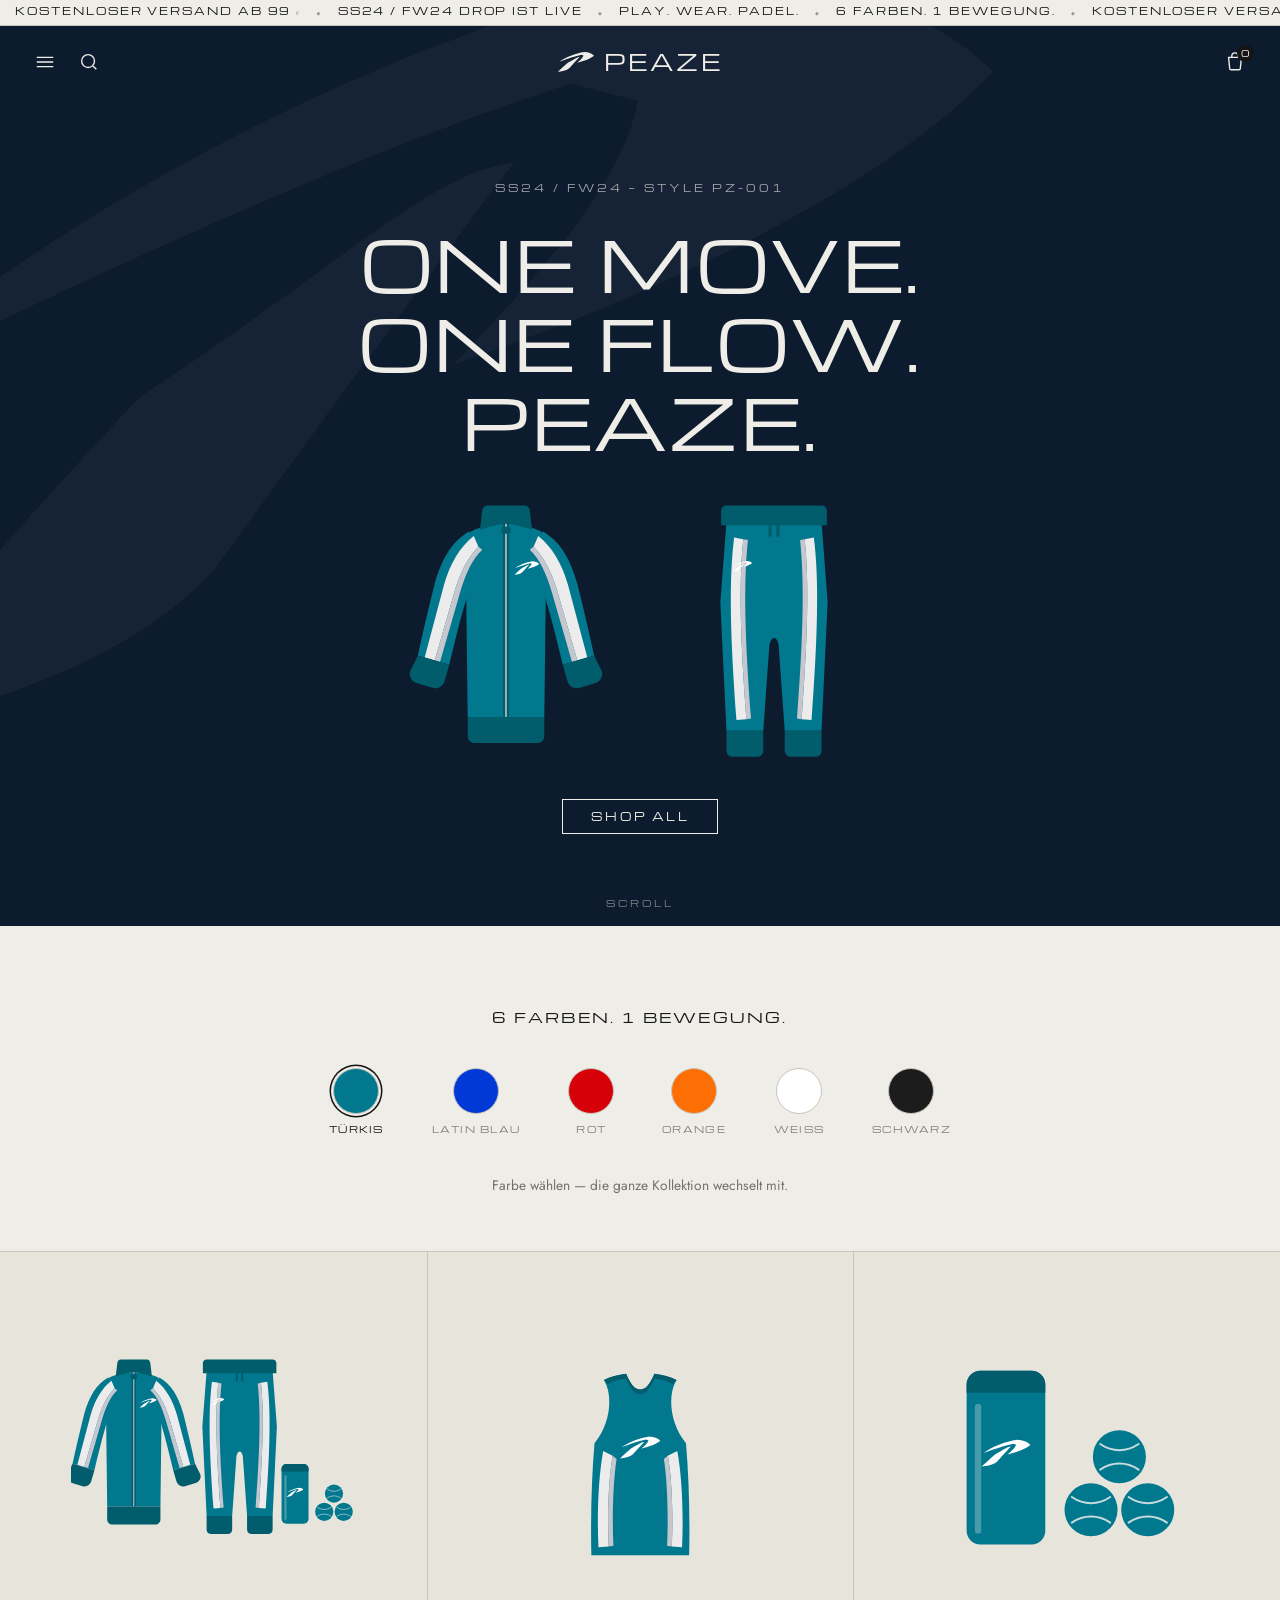
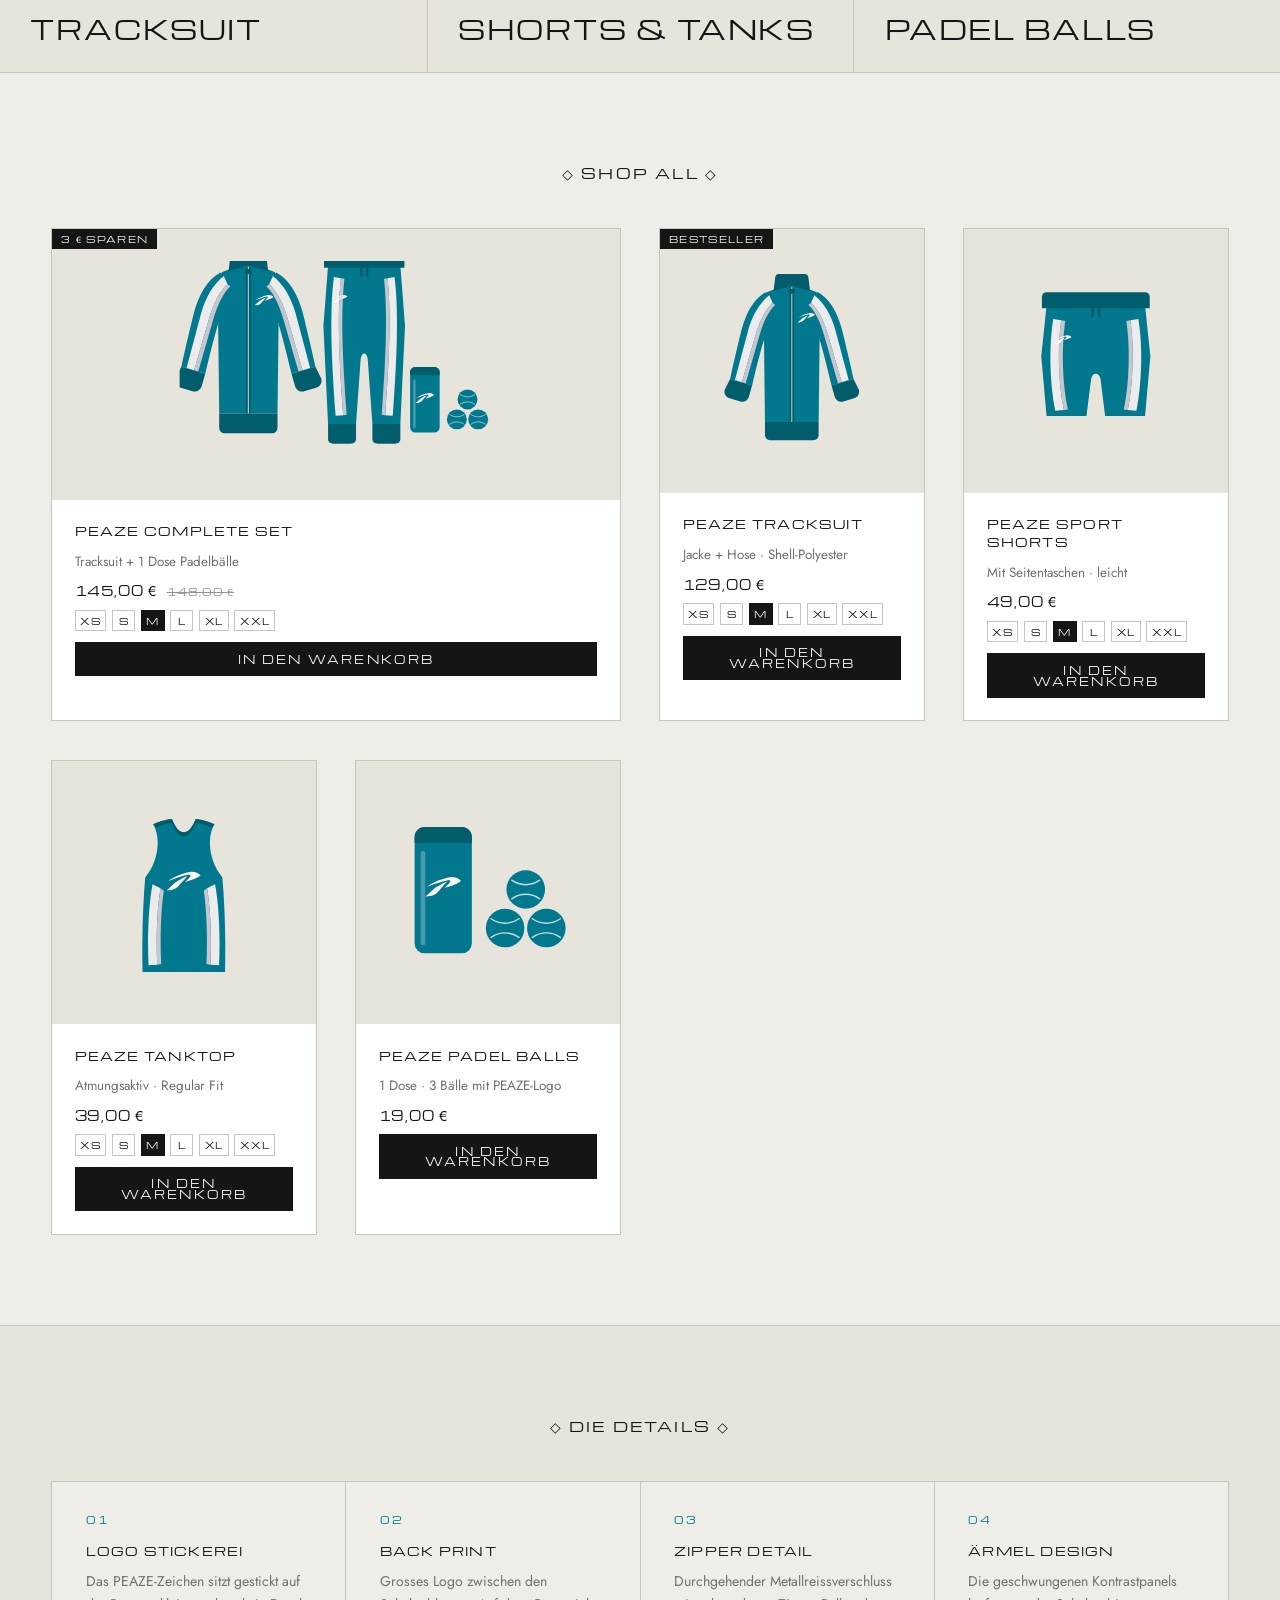
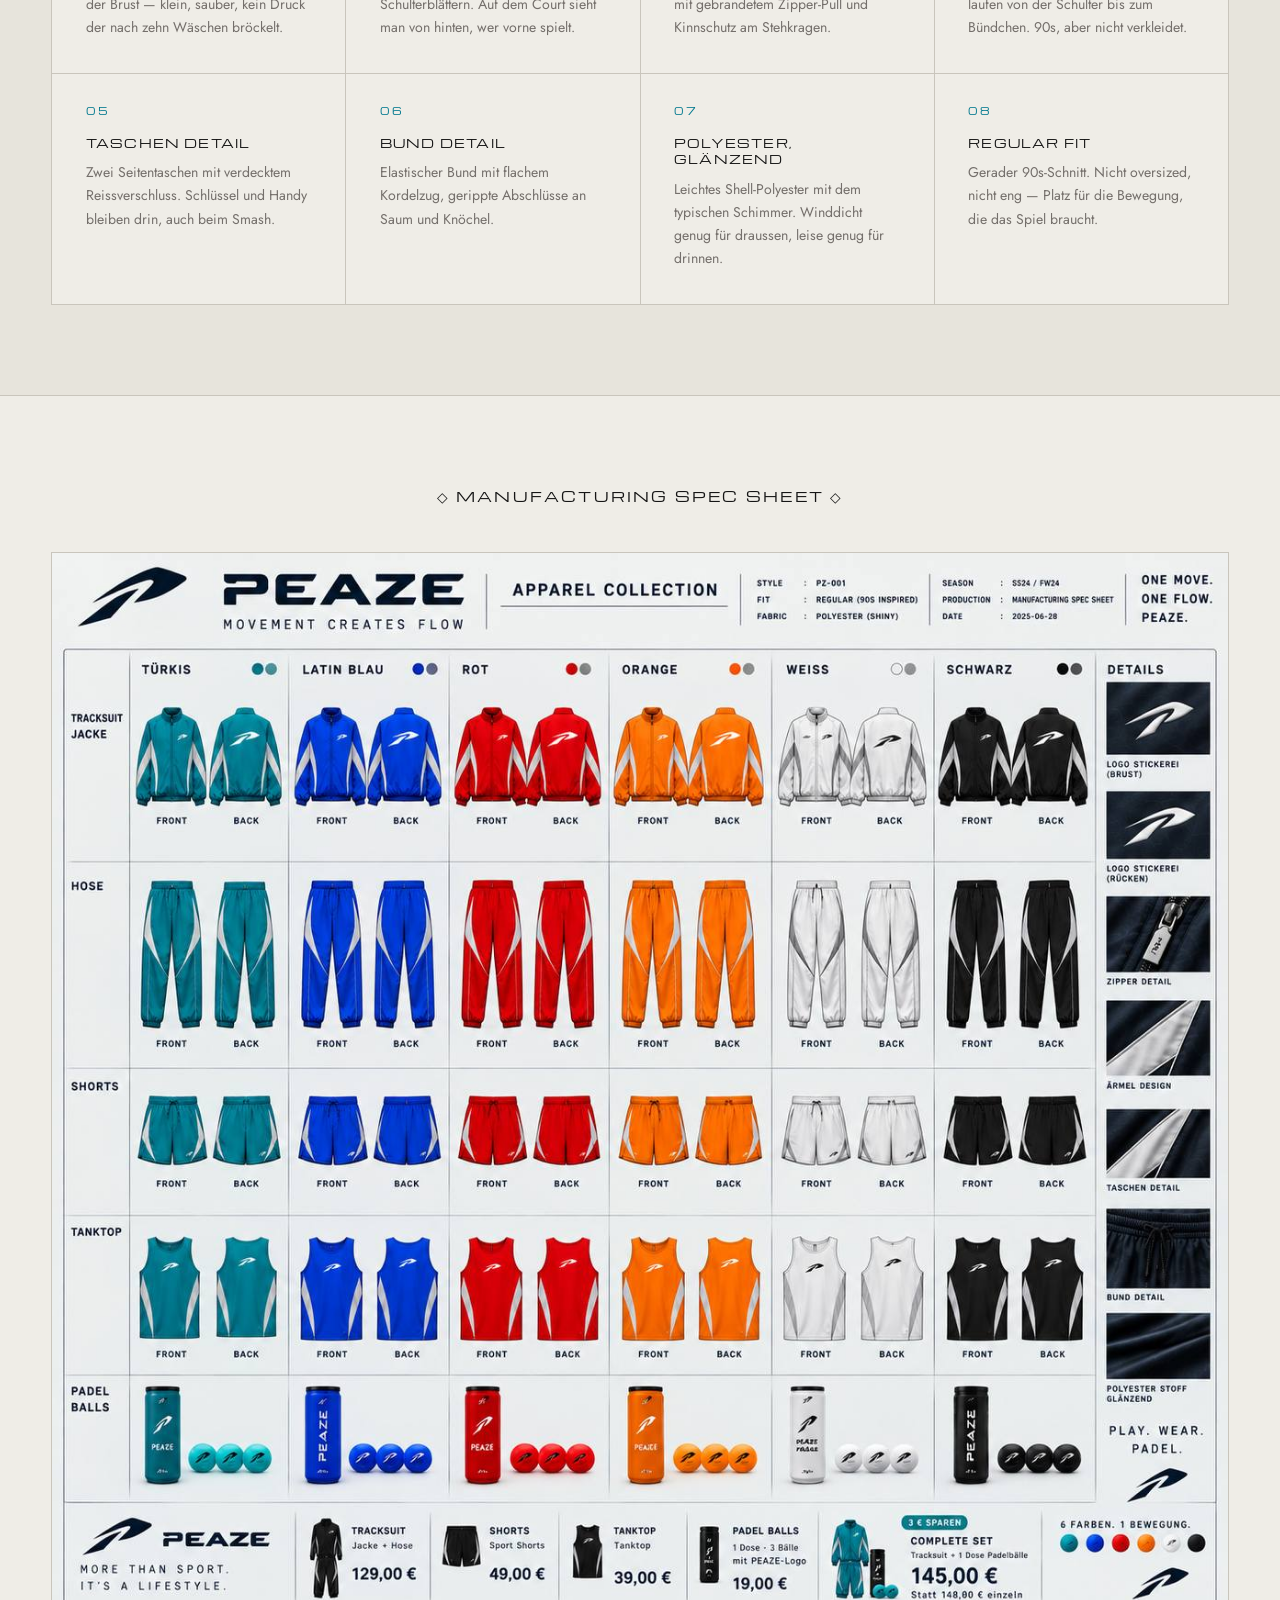
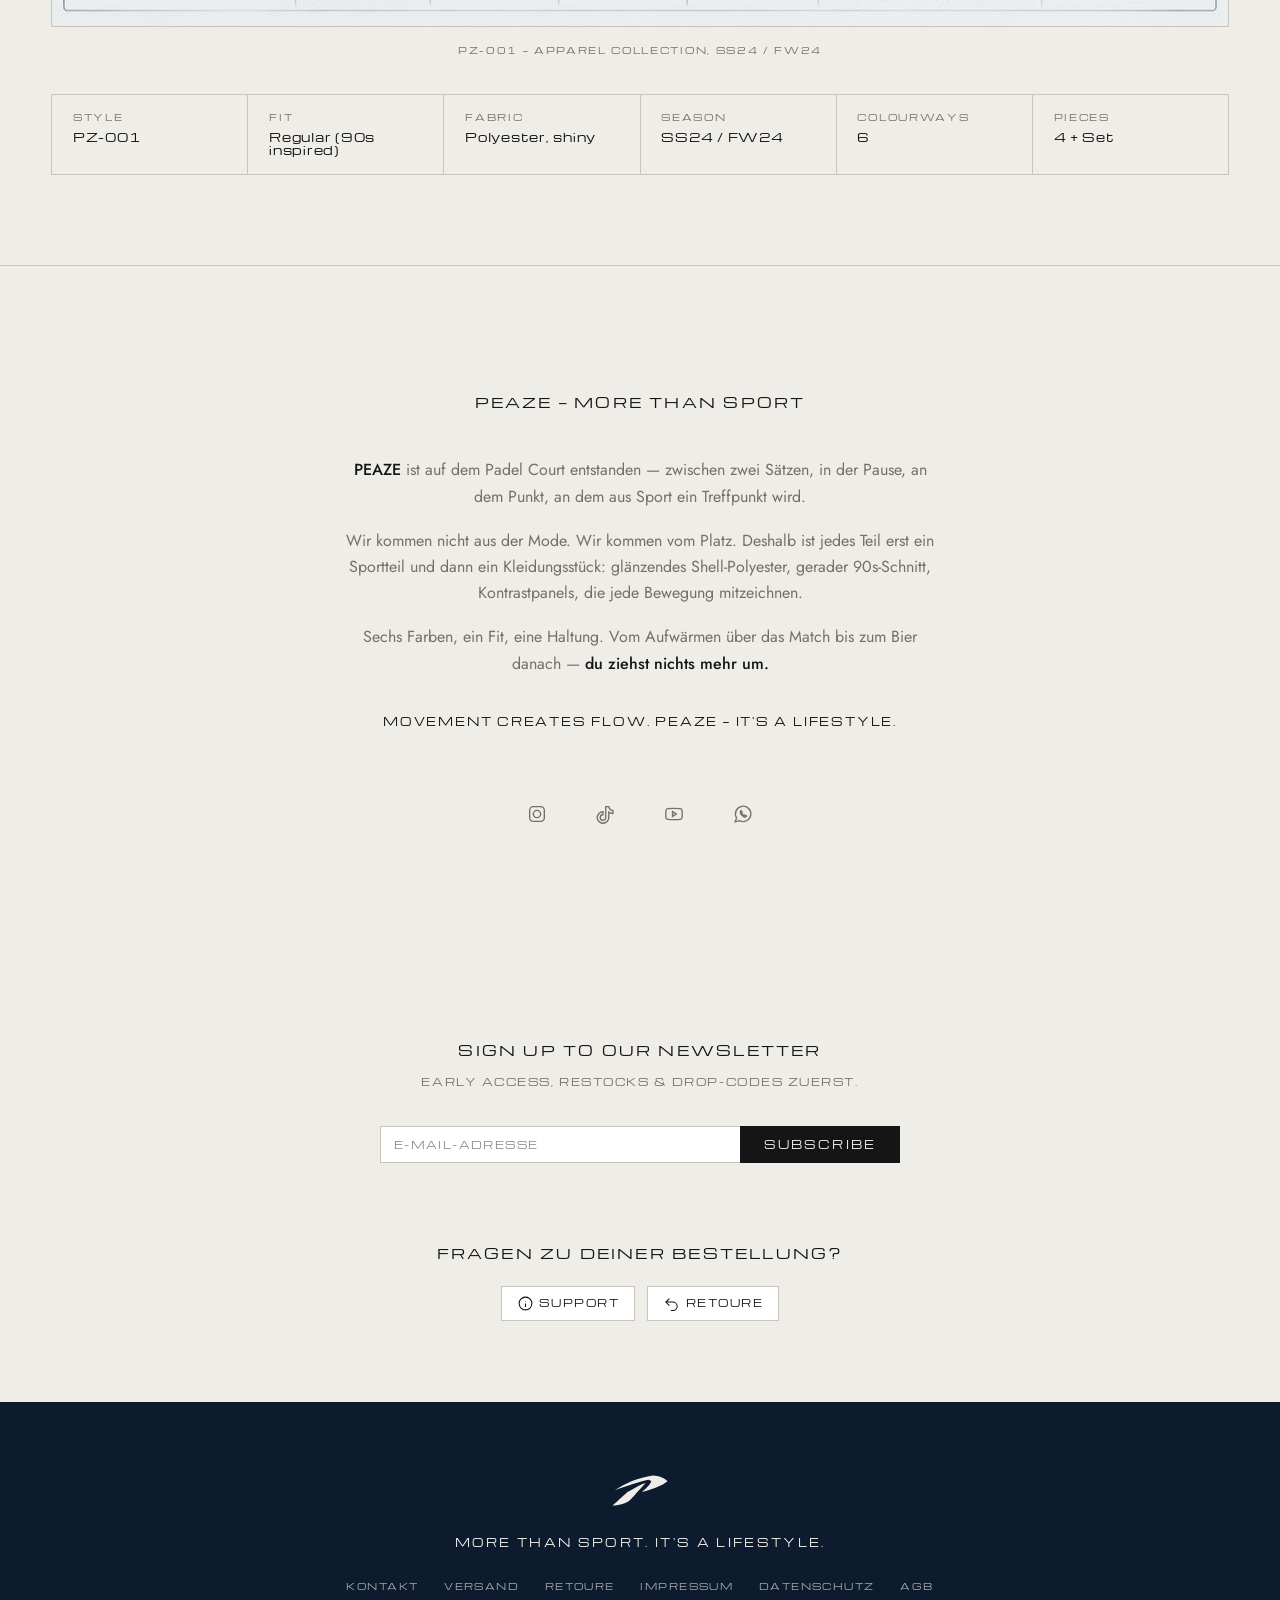
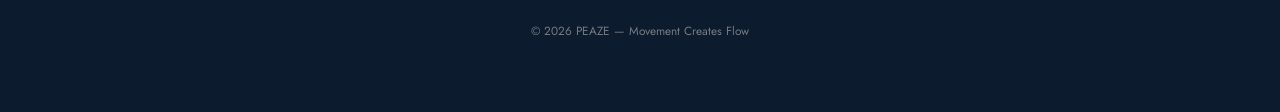
==== peaze/index.html @ 7f3c6a92 "Add PEAZE padel apparel website Static site for the PEAZE padel brand (tracksuit, shorts, tanktop, p" ====
<!DOCTYPE html>
<html lang="de" data-colorway="tuerkis">
<head>
<meta charset="utf-8">
<meta name="viewport" content="width=device-width, initial-scale=1">
<title>PEAZE — Padel Tracksuits &amp; Sportswear</title>
<meta name="description" content="PEAZE — 90s inspirierte Padel Tracksuits, Shorts, Tanktops und Padelbälle. Sechs Farben, ein Fit. Movement creates flow.">
<meta name="theme-color" content="#0d1b2e">
<meta property="og:title" content="PEAZE — Movement Creates Flow">
<meta property="og:description" content="Die 90s inspirierte Padel Kollektion. Tracksuit, Shorts, Tanktop und Padelbälle in sechs Farben.">
<meta property="og:type" content="website">
<link rel="preconnect" href="https://fonts.googleapis.com">
<link rel="preconnect" href="https://fonts.gstatic.com" crossorigin>
<link href="https://fonts.googleapis.com/css2?family=Michroma&family=Jost:wght@300;400;500;600&display=swap" rel="stylesheet">
<link rel="icon" href="data:image/svg+xml,%3Csvg xmlns='http://www.w3.org/2000/svg' viewBox='0 0 79 45'%3E%3Crect width='79' height='45' fill='%230d1b2e'/%3E%3Cpath fill='%23fff' d='M5 22.3C18 13 38 4.5 57 2C65 2.5 73 5 77 10C70 16 57 21 42 24.5C46 21 53.5 15 55 9.5L51 8C39 10.5 22 16 5 22.3Z'/%3E%3Cpath fill='%23fff' d='M47 12.5C39 21 31 30 26 35.5C20 41 9 43 2 43C8 37.5 15.5 30.5 22.5 24.5C36 17.5 42 12.5 47 12.5Z'/%3E%3C/svg%3E">
<link rel="stylesheet" href="styles.css">
</head>
<body>

<a class="skip" href="#main">Zum Inhalt springen</a>

<!-- ============================= SVG SPRITE ============================= -->
<svg width="0" height="0" class="sprite" aria-hidden="true" focusable="false"><defs>

  <symbol id="mark" viewBox="0 0 79 45">
    <path d="M5 22.3C18 13 38 4.5 57 2C65 2.5 73 5 77 10C70 16 57 21 42 24.5C46 21 53.5 15 55 9.5L51 8C39 10.5 22 16 5 22.3Z"/>
    <path d="M47 12.5C39 21 31 30 26 35.5C20 41 9 43 2 43C8 37.5 15.5 30.5 22.5 24.5C36 17.5 42 12.5 47 12.5Z"/>
  </symbol>

  <symbol id="g-jacket" viewBox="0 0 300 372">
    <path fill="var(--g)" d="M102 58C80 70 66 94 57 126C50 154 41 192 35 220L76 232C84 198 93 162 102 134L108 64Z"/>
    <path fill="var(--g)" d="M198 58C220 70 234 94 243 126C250 154 259 192 265 220L224 232C216 198 207 162 198 134L192 64Z"/>
    <path fill="var(--g)" d="M104 58C122 50 134 48 150 48C166 48 178 50 196 58L202 132L200 300H100L98 132Z"/>
    <path fill="var(--gp)" d="M108 64C90 78 77 100 69 128L44 222L57 226L83 136C90 112 100 92 114 78Z"/>
    <path fill="var(--gp)" d="M192 64C210 78 223 100 231 128L256 222L243 226L217 136C210 112 200 92 186 78Z"/>
    <path fill="var(--gm)" d="M114 78C100 92 90 112 83 136L57 226L64 228L90 138C97 114 106 94 119 82Z"/>
    <path fill="var(--gm)" d="M186 78C200 92 210 112 217 136L243 226L236 228L210 138C203 114 194 94 181 82Z"/>
    <path fill="var(--gd)" d="M35 220L76 232L70 253C68 260 61 264 54 262L34 256C27 254 23 247 25 240Z"/>
    <path fill="var(--gd)" d="M265 220L224 232L230 253C232 260 239 264 246 262L266 256C273 254 277 247 275 240Z"/>
    <path fill="var(--gd)" d="M100 300H200V324C200 330 196 334 190 334H110C104 334 100 330 100 324Z"/>
    <path fill="var(--gd)" d="M126 24H174C178 24 181 27 181 31L184 56C168 51 159 48 150 48C141 48 132 51 116 56L119 31C119 27 122 24 126 24Z"/>
    <rect fill="var(--gd)" x="146" y="48" width="8" height="252" rx="2"/>
    <rect fill="var(--gm)" x="149" y="48" width="2" height="252"/>
    <rect fill="var(--gd)" x="144" y="52" width="12" height="9" rx="3"/>
    <g fill="var(--gl)" transform="translate(160,96) scale(0.43)"><use href="#mark" width="79" height="45"/></g>
  </symbol>

  <symbol id="g-jacket-back" viewBox="0 0 300 372">
    <path fill="var(--g)" d="M102 58C80 70 66 94 57 126C50 154 41 192 35 220L76 232C84 198 93 162 102 134L108 64Z"/>
    <path fill="var(--g)" d="M198 58C220 70 234 94 243 126C250 154 259 192 265 220L224 232C216 198 207 162 198 134L192 64Z"/>
    <path fill="var(--g)" d="M104 58C122 50 134 48 150 48C166 48 178 50 196 58L202 132L200 300H100L98 132Z"/>
    <path fill="var(--gp)" d="M108 64C90 78 77 100 69 128L44 222L57 226L83 136C90 112 100 92 114 78Z"/>
    <path fill="var(--gp)" d="M192 64C210 78 223 100 231 128L256 222L243 226L217 136C210 112 200 92 186 78Z"/>
    <path fill="var(--gm)" d="M114 78C100 92 90 112 83 136L57 226L64 228L90 138C97 114 106 94 119 82Z"/>
    <path fill="var(--gm)" d="M186 78C200 92 210 112 217 136L243 226L236 228L210 138C203 114 194 94 181 82Z"/>
    <path fill="var(--gd)" d="M35 220L76 232L70 253C68 260 61 264 54 262L34 256C27 254 23 247 25 240Z"/>
    <path fill="var(--gd)" d="M265 220L224 232L230 253C232 260 239 264 246 262L266 256C273 254 277 247 275 240Z"/>
    <path fill="var(--gd)" d="M100 300H200V324C200 330 196 334 190 334H110C104 334 100 330 100 324Z"/>
    <path fill="var(--gd)" d="M126 24H174C178 24 181 27 181 31L184 56C168 51 159 48 150 48C141 48 132 51 116 56L119 31C119 27 122 24 126 24Z"/>
    <g fill="var(--gl)" transform="translate(108,130) scale(1.06)"><use href="#mark" width="79" height="45"/></g>
  </symbol>

  <symbol id="g-pants" viewBox="0 0 300 372">
    <path fill="var(--g)" d="M88 46H212L220 150L212 318H164L156 206C154 194 146 194 144 206L136 318H88L80 150Z"/>
    <path fill="var(--gp)" d="M98 66C91 122 93 196 101 304L114 303C106 196 104 124 110 68Z"/>
    <path fill="var(--gp)" d="M202 66C209 122 207 196 199 304L186 303C194 196 196 124 190 68Z"/>
    <path fill="var(--gm)" d="M110 68C104 124 106 196 114 303L120 302C112 196 110 126 116 69Z"/>
    <path fill="var(--gm)" d="M190 68C196 124 194 196 186 303L180 302C188 196 190 126 184 69Z"/>
    <path fill="var(--gd)" d="M88 24H212C216 24 219 27 219 31V50H81V31C81 27 84 24 88 24Z"/>
    <path fill="var(--gd)" d="M143 50h4v15h-4z"/><path fill="var(--gd)" d="M153 50h4v15h-4z"/>
    <path fill="var(--gd)" d="M88 318H136V344C136 349 132 352 127 352H97C92 352 88 349 88 344Z"/>
    <path fill="var(--gd)" d="M164 318H212V344C212 349 208 352 203 352H173C168 352 164 349 164 344Z"/>
    <g fill="var(--gl)" transform="translate(96,96) scale(0.33)"><use href="#mark" width="79" height="45"/></g>
  </symbol>

  <symbol id="g-shorts" viewBox="0 0 300 250">
    <path fill="var(--g)" d="M76 42H224L232 118L224 208H164L157 152C155 142 145 142 143 152L136 208H76L68 118Z"/>
    <path fill="var(--gp)" d="M86 62C79 104 81 160 89 200L102 199C94 160 92 106 98 64Z"/>
    <path fill="var(--gp)" d="M214 62C221 104 219 160 211 200L198 199C206 160 208 106 202 64Z"/>
    <path fill="var(--gm)" d="M98 64C92 106 94 160 102 199L108 198C100 160 98 108 104 65Z"/>
    <path fill="var(--gm)" d="M202 64C208 106 206 160 198 199L192 198C200 160 202 108 196 65Z"/>
    <path fill="var(--gd)" d="M76 22H224C228 22 231 25 231 29V46H69V29C69 25 72 22 76 22Z"/>
    <path fill="var(--gd)" d="M143 46h4v14h-4z"/><path fill="var(--gd)" d="M153 46h4v14h-4z"/>
    <g fill="var(--gl)" transform="translate(88,86) scale(0.33)"><use href="#mark" width="79" height="45"/></g>
  </symbol>

  <symbol id="g-tank" viewBox="0 0 300 290">
    <path fill="var(--g)" d="M104 42C116 62 112 98 92 122C88 168 87 220 88 264H212C213 220 212 168 208 122C188 98 184 62 196 42C188 38 178 35 168 34C162 48 157 54 150 54C143 54 138 48 132 34C122 35 112 38 104 42Z"/>
    <path fill="var(--gp)" d="M103 132C97 164 95 212 97 254L110 253C108 212 110 166 115 138Z"/>
    <path fill="var(--gp)" d="M197 132C203 164 205 212 203 254L190 253C192 212 190 166 185 138Z"/>
    <path fill="var(--gm)" d="M115 138C110 166 108 212 110 253L116 252C114 212 116 168 120 142Z"/>
    <path fill="var(--gm)" d="M185 138C190 166 192 212 190 253L184 252C186 212 184 168 180 142Z"/>
    <path fill="var(--gd)" d="M132 34C138 48 143 54 150 54C157 54 162 48 168 34L168 40C162 54 157 60 150 60C143 60 138 54 132 40Z"/>
    <path fill="var(--gd)" d="M104 42C112 38 122 35 132 34L133 40C124 41 116 43 109 47Z"/>
    <path fill="var(--gd)" d="M196 42C188 38 178 35 168 34L167 40C176 41 184 43 191 47Z"/>
    <g fill="var(--gl)" transform="translate(123,112) scale(0.68)"><use href="#mark" width="79" height="45"/></g>
  </symbol>

  <symbol id="g-balls" viewBox="0 0 300 250">
    <rect fill="var(--g)" x="40" y="26" width="86" height="190" rx="15"/>
    <path fill="var(--gd)" d="M55 26h56c8 0 15 7 15 15v9H40v-9c0-8 7-15 15-15Z"/>
    <rect fill="var(--gp)" x="49" y="62" width="7" height="142" rx="3.5" opacity=".3"/>
    <g fill="var(--gl)" transform="translate(55,100) scale(0.71)"><use href="#mark" width="79" height="45"/></g>
    <circle fill="var(--g)" cx="176" cy="178" r="29"/>
    <circle fill="var(--g)" cx="238" cy="178" r="29"/>
    <circle fill="var(--g)" cx="207" cy="120" r="29"/>
    <g fill="none" stroke="var(--gp)" stroke-width="2.2" opacity=".85" stroke-linecap="round">
      <path d="M155 164c13 9 29 9 42 0"/><path d="M155 192c13-9 29-9 42 0"/>
      <path d="M217 164c13 9 29 9 42 0"/><path d="M217 192c13-9 29-9 42 0"/>
      <path d="M186 106c13 9 29 9 42 0"/><path d="M186 134c13-9 29-9 42 0"/>
    </g>
  </symbol>

  <symbol id="g-set" viewBox="0 20 418 276">
    <g transform="translate(-25,10) scale(0.78)"><use href="#g-jacket" width="300" height="372"/></g>
    <g transform="translate(130,10) scale(0.78)"><use href="#g-pants" width="300" height="372"/></g>
    <g transform="translate(290,170) scale(0.46)"><use href="#g-balls" width="300" height="250"/></g>
  </symbol>

  <symbol id="i-cart" viewBox="0 0 24 24"><path fill="none" stroke="currentColor" stroke-width="1.5" d="M5 7h14l-1.2 12.1a1.5 1.5 0 0 1-1.5 1.4H7.7a1.5 1.5 0 0 1-1.5-1.4L5 7Zm3.5 0V5.6a3.5 3.5 0 1 1 7 0V7"/></symbol>
  <symbol id="i-search" viewBox="0 0 24 24"><path fill="none" stroke="currentColor" stroke-width="1.5" d="M11 18a7 7 0 1 0 0-14 7 7 0 0 0 0 14Zm5-2 4 4"/></symbol>
  <symbol id="i-menu" viewBox="0 0 24 24"><path fill="none" stroke="currentColor" stroke-width="1.5" d="M3 7h18M3 12h18M3 17h18"/></symbol>
  <symbol id="i-close" viewBox="0 0 24 24"><path fill="none" stroke="currentColor" stroke-width="1.5" d="m6 6 12 12M18 6 6 18"/></symbol>
  <symbol id="i-mail" viewBox="0 0 24 24"><path fill="none" stroke="currentColor" stroke-width="1.5" d="M3 6h18v12H3zM3 7l9 6 9-6"/></symbol>
  <symbol id="i-info" viewBox="0 0 24 24"><path fill="none" stroke="currentColor" stroke-width="1.5" d="M12 21a9 9 0 1 0 0-18 9 9 0 0 0 0 18Zm0-9v5m0-8.5v.5"/></symbol>
  <symbol id="i-return" viewBox="0 0 24 24"><path fill="none" stroke="currentColor" stroke-width="1.5" d="M9 5 4 10l5 5M4 10h10a6 6 0 0 1 0 12h-3"/></symbol>
  <symbol id="i-ig" viewBox="0 0 24 24"><path fill="none" stroke="currentColor" stroke-width="1.5" d="M4 8a4 4 0 0 1 4-4h8a4 4 0 0 1 4 4v8a4 4 0 0 1-4 4H8a4 4 0 0 1-4-4V8Zm8 8a4 4 0 1 0 0-8 4 4 0 0 0 0 8Zm5.2-8.7h.01"/></symbol>
  <symbol id="i-tt" viewBox="0 0 24 24"><path fill="none" stroke="currentColor" stroke-width="1.5" d="M15 4c.5 2.5 2 4 4.5 4.3v3.2c-1.8 0-3.4-.5-4.5-1.4v5.7A6.3 6.3 0 1 1 8.7 9.5v3.3a3 3 0 1 0 3 3V4H15Z"/></symbol>
  <symbol id="i-yt" viewBox="0 0 24 24"><path fill="none" stroke="currentColor" stroke-width="1.5" d="M3 12c0-2.6.2-4 .5-4.6.3-.7 1-1.1 1.7-1.2C6.6 6 9 5.9 12 5.9s5.4.1 6.8.3c.8.1 1.4.5 1.7 1.2.3.7.5 2 .5 4.6s-.2 4-.5 4.6c-.3.7-1 1.1-1.7 1.2-1.4.2-3.8.3-6.8.3s-5.4-.1-6.8-.3c-.8-.1-1.4-.5-1.7-1.2C3.2 16 3 14.6 3 12Zm7.4 2.6 4.1-2.6-4.1-2.6v5.2Z"/></symbol>
  <symbol id="i-wa" viewBox="0 0 24 24"><path fill="none" stroke="currentColor" stroke-width="1.5" d="M3.5 20.5 5 16.3A8.4 8.4 0 1 1 8.2 19.3l-4.7 1.2Zm5.8-11c-.3.7-.2 1.7.5 2.7a8 8 0 0 0 3 2.8c1 .4 1.8.5 2.4 0l.6-.6-1.9-1.3-.8.7c-.6-.2-1.2-.6-1.7-1.2-.5-.5-.8-1-1-1.6l.8-.7-1.3-1.9-.6.6Z"/></symbol>
</defs></svg>

<!-- ============================= ANNOUNCEMENT ============================= -->
<div class="ticker" role="region" aria-label="Aktuelle Hinweise">
  <div class="ticker__track">
    <div class="ticker__run" aria-hidden="false">
      <span>Kostenloser Versand ab 99 <i class="eur">€</i></span><i>◆</i>
      <span>SS24 / FW24 Drop ist live</span><i>◆</i>
      <span>Play. Wear. Padel.</span><i>◆</i>
      <span>6 Farben. 1 Bewegung.</span><i>◆</i>
    </div>
    <div class="ticker__run" aria-hidden="true">
      <span>Kostenloser Versand ab 99 <i class="eur">€</i></span><i>◆</i>
      <span>SS24 / FW24 Drop ist live</span><i>◆</i>
      <span>Play. Wear. Padel.</span><i>◆</i>
      <span>6 Farben. 1 Bewegung.</span><i>◆</i>
    </div>
  </div>
</div>

<!-- ============================= HEADER ============================= -->
<header class="head" id="head">
  <div class="head__side">
    <button class="iconbtn" id="navOpen" aria-label="Menü öffnen" aria-expanded="false" aria-controls="navDrawer">
      <svg class="ico" aria-hidden="true"><use href="#i-menu"/></svg>
    </button>
    <a class="iconbtn head__search" href="#shop" aria-label="Produkte ansehen">
      <svg class="ico" aria-hidden="true"><use href="#i-search"/></svg>
    </a>
  </div>

  <a class="brand" href="#top" aria-label="PEAZE — Startseite">
    <svg class="brand__mark" viewBox="0 0 79 45" aria-hidden="true"><use href="#mark"/></svg>
    <span class="brand__word">PEAZE</span>
  </a>

  <div class="head__side head__side--end">
    <button class="iconbtn" id="cartOpen" aria-label="Warenkorb öffnen" aria-expanded="false" aria-controls="cartDrawer">
      <svg class="ico" aria-hidden="true"><use href="#i-cart"/></svg>
      <span class="iconbtn__count" id="cartCount" aria-hidden="true">0</span>
    </button>
  </div>
</header>

<main id="main">

  <!-- ============================= HERO ============================= -->
  <section class="hero" id="top">
    <svg class="hero__wm" viewBox="0 0 79 45" aria-hidden="true"><use href="#mark"/></svg>
    <div class="hero__inner">
      <p class="eyebrow">SS24 / FW24 — Style PZ-001</p>
      <h1 class="hero__title">One Move.<br>One Flow.<br>PEAZE.</h1>
      <div class="hero__look">
        <svg class="flat" viewBox="0 0 300 372" role="img" aria-label="PEAZE Tracksuit Jacke"><use href="#g-jacket"/></svg>
        <svg class="flat" viewBox="0 0 300 372" role="img" aria-label="PEAZE Tracksuit Hose"><use href="#g-pants"/></svg>
      </div>
      <a class="btn btn--ghost" href="#shop">Shop all</a>
    </div>
    <p class="hero__scroll" aria-hidden="true">Scroll</p>
  </section>

  <!-- ============================= COLORWAYS ============================= -->
  <section class="ways" id="farben" aria-labelledby="waysTitle">
    <h2 class="label label--center" id="waysTitle">6 Farben. 1 Bewegung.</h2>
    <div class="ways__row" role="radiogroup" aria-label="Farbe wählen">
      <button class="sw" data-way="tuerkis" role="radio" aria-checked="true"><i style="--c:#01788e"></i><span>Türkis</span></button>
      <button class="sw" data-way="blau" role="radio" aria-checked="false"><i style="--c:#0139d6"></i><span>Latin Blau</span></button>
      <button class="sw" data-way="rot" role="radio" aria-checked="false"><i style="--c:#d60008"></i><span>Rot</span></button>
      <button class="sw" data-way="orange" role="radio" aria-checked="false"><i style="--c:#fd6e05"></i><span>Orange</span></button>
      <button class="sw" data-way="weiss" role="radio" aria-checked="false"><i style="--c:#ffffff"></i><span>Weiss</span></button>
      <button class="sw" data-way="schwarz" role="radio" aria-checked="false"><i style="--c:#1c1c1c"></i><span>Schwarz</span></button>
    </div>
    <p class="ways__hint">Farbe wählen — die ganze Kollektion wechselt mit.</p>
  </section>

  <!-- ============================= TILES ============================= -->
  <section class="tiles" aria-label="Kategorien">
    <a class="tile" href="#shop">
      <svg class="flat" viewBox="0 20 418 276" aria-hidden="true"><use href="#g-set"/></svg>
      <span class="tile__label">Tracksuit</span>
    </a>
    <a class="tile" href="#shop">
      <svg class="flat" viewBox="0 0 300 290" aria-hidden="true"><use href="#g-tank"/></svg>
      <span class="tile__label">Shorts &amp; Tanks</span>
    </a>
    <a class="tile" href="#shop">
      <svg class="flat" viewBox="0 0 300 250" aria-hidden="true"><use href="#g-balls"/></svg>
      <span class="tile__label">Padel Balls</span>
    </a>
  </section>

  <!-- ============================= SHOP ============================= -->
  <section class="shop" id="shop" aria-labelledby="shopTitle">
    <h2 class="label label--center" id="shopTitle">◇ Shop all ◇</h2>
    <div class="grid" id="grid"></div>
  </section>

  <!-- ============================= DETAILS ============================= -->
  <section class="details" id="details" aria-labelledby="detTitle">
    <h2 class="label label--center" id="detTitle">◇ Die Details ◇</h2>
    <ul class="details__grid">
      <li><b>01</b><h3>Logo Stickerei</h3><p>Das PEAZE-Zeichen sitzt gestickt auf der Brust — klein, sauber, kein Druck der nach zehn Wäschen bröckelt.</p></li>
      <li><b>02</b><h3>Back Print</h3><p>Grosses Logo zwischen den Schulterblättern. Auf dem Court sieht man von hinten, wer vorne spielt.</p></li>
      <li><b>03</b><h3>Zipper Detail</h3><p>Durchgehender Metallreissverschluss mit gebrandetem Zipper-Pull und Kinnschutz am Stehkragen.</p></li>
      <li><b>04</b><h3>Ärmel Design</h3><p>Die geschwungenen Kontrastpanels laufen von der Schulter bis zum Bündchen. 90s, aber nicht verkleidet.</p></li>
      <li><b>05</b><h3>Taschen Detail</h3><p>Zwei Seitentaschen mit verdecktem Reissverschluss. Schlüssel und Handy bleiben drin, auch beim Smash.</p></li>
      <li><b>06</b><h3>Bund Detail</h3><p>Elastischer Bund mit flachem Kordelzug, gerippte Abschlüsse an Saum und Knöchel.</p></li>
      <li><b>07</b><h3>Polyester, glänzend</h3><p>Leichtes Shell-Polyester mit dem typischen Schimmer. Winddicht genug für draussen, leise genug für drinnen.</p></li>
      <li><b>08</b><h3>Regular Fit</h3><p>Gerader 90s-Schnitt. Nicht oversized, nicht eng — Platz für die Bewegung, die das Spiel braucht.</p></li>
    </ul>
  </section>

  <!-- ============================= SPEC SHEET ============================= -->
  <section class="spec" aria-labelledby="specTitle">
    <h2 class="label label--center" id="specTitle">◇ Manufacturing Spec Sheet ◇</h2>
    <figure class="spec__fig">
      <img src="assets/spec-sheet.jpg" alt="Technisches Datenblatt der PEAZE Apparel Collection mit Jacke, Hose, Shorts, Tanktop und Padelbällen in sechs Farben" width="1280" height="1169" loading="lazy" decoding="async">
      <figcaption>PZ-001 — Apparel Collection, SS24 / FW24</figcaption>
    </figure>
    <dl class="spec__meta">
      <div><dt>Style</dt><dd>PZ-001</dd></div>
      <div><dt>Fit</dt><dd>Regular (90s inspired)</dd></div>
      <div><dt>Fabric</dt><dd>Polyester, shiny</dd></div>
      <div><dt>Season</dt><dd>SS24 / FW24</dd></div>
      <div><dt>Colourways</dt><dd>6</dd></div>
      <div><dt>Pieces</dt><dd>4 + Set</dd></div>
    </dl>
  </section>

  <!-- ============================= STORY ============================= -->
  <section class="story" id="ueber" aria-labelledby="storyTitle">
    <h2 class="label label--center" id="storyTitle">PEAZE — More than sport</h2>
    <div class="story__copy">
      <p><b>PEAZE</b> ist auf dem Padel Court entstanden — zwischen zwei Sätzen, in der Pause, an dem Punkt, an dem aus Sport ein Treffpunkt wird.</p>
      <p>Wir kommen nicht aus der Mode. Wir kommen vom Platz. Deshalb ist jedes Teil erst ein Sportteil und dann ein Kleidungsstück: glänzendes Shell-Polyester, gerader 90s-Schnitt, Kontrastpanels, die jede Bewegung mitzeichnen.</p>
      <p>Sechs Farben, ein Fit, eine Haltung. Vom Aufwärmen über das Match bis zum Bier danach — <b>du ziehst nichts mehr um.</b></p>
      <p class="story__claim">Movement creates flow. PEAZE — it's a lifestyle.</p>
    </div>
    <ul class="socials" aria-label="PEAZE auf Social Media">
      <li><a href="#" aria-label="PEAZE auf Instagram"><svg class="ico" aria-hidden="true"><use href="#i-ig"/></svg></a></li>
      <li><a href="#" aria-label="PEAZE auf TikTok"><svg class="ico" aria-hidden="true"><use href="#i-tt"/></svg></a></li>
      <li><a href="#" aria-label="PEAZE auf YouTube"><svg class="ico" aria-hidden="true"><use href="#i-yt"/></svg></a></li>
      <li><a href="#" aria-label="PEAZE auf WhatsApp"><svg class="ico" aria-hidden="true"><use href="#i-wa"/></svg></a></li>
    </ul>
  </section>

  <!-- ============================= NEWSLETTER ============================= -->
  <section class="news" aria-labelledby="newsTitle">
    <h2 class="label label--center" id="newsTitle">Sign up to our newsletter</h2>
    <p class="news__sub">Early Access, Restocks &amp; Drop-Codes zuerst.</p>
    <form class="news__form" id="newsForm" novalidate>
      <label class="vh" for="newsMail">E-Mail-Adresse</label>
      <input id="newsMail" name="email" type="email" inputmode="email" autocomplete="email" required placeholder="E-MAIL-ADRESSE">
      <button class="btn btn--solid" type="submit">Subscribe</button>
      <p class="news__msg" id="newsMsg" role="status" aria-live="polite"></p>
    </form>
  </section>

  <!-- ============================= SUPPORT ============================= -->
  <section class="support" aria-labelledby="supTitle">
    <h2 class="label label--center" id="supTitle">Fragen zu deiner Bestellung?</h2>
    <div class="support__row">
      <a class="pill" href="#kontakt"><svg class="ico" aria-hidden="true"><use href="#i-info"/></svg>Support</a>
      <a class="pill" href="#kontakt"><svg class="ico" aria-hidden="true"><use href="#i-return"/></svg>Retoure</a>
    </div>
  </section>
</main>

<!-- ============================= FOOTER ============================= -->
<footer class="foot" id="kontakt">
  <svg class="foot__mark" viewBox="0 0 79 45" aria-hidden="true"><use href="#mark"/></svg>
  <p class="foot__claim">More than sport. It's a lifestyle.</p>
  <nav class="foot__nav" aria-label="Rechtliches und Service">
    <a href="#kontakt">Kontakt</a>
    <a href="#kontakt">Versand</a>
    <a href="#kontakt">Retoure</a>
    <a href="#kontakt">Impressum</a>
    <a href="#kontakt">Datenschutz</a>
    <a href="#kontakt">AGB</a>
  </nav>
  <p class="foot__fine">© <span id="year">2026</span> PEAZE — Movement Creates Flow</p>
</footer>

<!-- ============================= NAV DRAWER ============================= -->
<div class="drawer drawer--left" id="navDrawer" popover="manual">
  <div class="drawer__scroller">
    <nav class="drawer__sheet" tabindex="-1" aria-label="Hauptmenü">
      <div class="drawer__top">
        <span class="label">Menü</span>
        <button class="iconbtn" data-close="navDrawer" aria-label="Menü schliessen">
          <svg class="ico" aria-hidden="true"><use href="#i-close"/></svg>
        </button>
      </div>
      <ul class="drawer__nav">
        <li><a href="#top">Home</a></li>
        <li><a href="#shop">New Drop</a></li>
        <li><a href="#shop">Tracksuit</a></li>
        <li><a href="#shop">Shorts &amp; Tanks</a></li>
        <li><a href="#shop">Padel Balls</a></li>
        <li><a href="#shop">Complete Set</a></li>
        <li><a href="#farben">Farben</a></li>
        <li><a href="#ueber">Über PEAZE</a></li>
        <li><a href="#kontakt">Kontakt</a></li>
      </ul>
      <p class="drawer__foot">PEAZE — Movement Creates Flow</p>
    </nav>
  </div>
</div>

<!-- ============================= CART DRAWER ============================= -->
<div class="drawer drawer--right" id="cartDrawer" popover="manual">
  <div class="drawer__scroller">
    <aside class="drawer__sheet" tabindex="-1" aria-label="Warenkorb">
      <div class="drawer__top">
        <span class="label">Dein Warenkorb</span>
        <button class="iconbtn" data-close="cartDrawer" aria-label="Warenkorb schliessen">
          <svg class="ico" aria-hidden="true"><use href="#i-close"/></svg>
        </button>
      </div>
      <div class="cart" id="cartBody"></div>
      <div class="cart__foot" id="cartFoot" hidden>
        <div class="cart__sum"><span>Zwischensumme</span><b id="cartTotal">0,00 €</b></div>
        <p class="cart__note">Versand wird im Checkout berechnet.</p>
        <button class="btn btn--solid btn--block" id="checkout">Zur Kasse</button>
      </div>
    </aside>
  </div>
</div>

<div class="toast" id="toast" role="status" aria-live="polite"></div>

<script src="app.js"></script>
</body>
</html>
---- peaze/styles.css ----
/* =========================================================================
   PEAZE — Movement Creates Flow
   ========================================================================= */

:root{
  /* surface */
  --cream:#efede7;
  --cream-2:#e7e4dc;
  --ink:#151515;
  --ink-soft:#746f6b;
  --line:#c9c5bc;
  --navy:#0d1b2e;
  --navy-2:#15233c;
  --white:#fff;

  /* garment colour tokens — overridden per colourway */
  --g:#01788e;      /* main body        */
  --gd:#015c6b;     /* rib / collar     */
  --gp:#ececed;     /* contrast panel   */
  --gm:#c6c6ce;     /* secondary panel  */
  --gl:#fff;        /* logo on garment  */
  --accent:#01788e; /* UI accent        */

  --f-display:"Michroma",system-ui,sans-serif;
  --f-body:"Jost","Helvetica Neue",Arial,sans-serif;

  --pad:clamp(1rem,4vw,3.5rem);
  --head-h:72px;
}

[data-colorway="tuerkis"]{--g:#01788e;--gd:#015c6b;--gp:#ececed;--gm:#c6c6ce;--gl:#fff;--accent:#01788e}
[data-colorway="blau"]   {--g:#0139d6;--gd:#042a9e;--gp:#ececed;--gm:#c6c6ce;--gl:#fff;--accent:#0139d6}
[data-colorway="rot"]    {--g:#d60008;--gd:#a00006;--gp:#ececed;--gm:#c6c6ce;--gl:#fff;--accent:#d60008}
[data-colorway="orange"] {--g:#fd6e05;--gd:#c95503;--gp:#ececed;--gm:#c6c6ce;--gl:#fff;--accent:#e35f03}
[data-colorway="weiss"]  {--g:#ececed;--gd:#c9c9d1;--gp:#fff;  --gm:#b4b4be;--gl:#15233c;--accent:#9a9aa4}
[data-colorway="schwarz"]{--g:#1c1c1c;--gd:#000;   --gp:#ededf0;--gm:#a9a9b3;--gl:#fff;--accent:#1c1c1c}

*,*::before,*::after{box-sizing:border-box}

html{scroll-behavior:smooth;scroll-padding-top:calc(var(--head-h) + 40px)}
@media (prefers-reduced-motion:reduce){html{scroll-behavior:auto}}

body{
  margin:0;
  background:var(--cream);
  color:var(--ink);
  font:400 1rem/1.65 var(--f-body);
  -webkit-font-smoothing:antialiased;
  overflow-x:hidden;
}

img,svg{max-width:100%}
svg.sprite{position:absolute;width:0;height:0;overflow:hidden}

a{color:inherit}
button{font:inherit;color:inherit}

.vh{position:absolute;width:1px;height:1px;margin:-1px;padding:0;overflow:hidden;clip-path:inset(50%);white-space:nowrap}

.skip{
  position:fixed;top:0;left:50%;translate:-50% -140%;z-index:120;
  background:var(--ink);color:var(--cream);padding:.9em 1.4em;
  font:.68rem/1 var(--f-display);letter-spacing:.14em;text-transform:uppercase;text-decoration:none;
  transition:translate .2s;
}
.skip:focus-visible{translate:-50% 0}

:where(a,button,input,[tabindex]):focus-visible{
  outline:2px solid var(--ink);outline-offset:3px;border-radius:2px;
}
.hero :where(a,button):focus-visible,
.drawer--left :where(a,button):focus-visible{outline-color:var(--cream)}

/* ---------- shared atoms -------------------------------------------------- */

.label{
  margin:0;
  font:400 clamp(.7rem,1.5vw,.86rem)/1.5 var(--f-display);
  letter-spacing:.16em;text-transform:uppercase;
}
.label--center{text-align:center}

.eyebrow{
  margin:0;
  font:400 .64rem/1.6 var(--f-display);
  letter-spacing:.3em;text-transform:uppercase;opacity:.65;
}

.btn{
  display:inline-flex;align-items:center;justify-content:center;gap:.6em;
  padding:1.05em 2.6em;border:1px solid currentColor;background:none;
  font:400 .68rem/1 var(--f-display);letter-spacing:.2em;text-transform:uppercase;
  text-decoration:none;cursor:pointer;
  transition:background-color .25s,color .25s,border-color .25s;
}
.btn--ghost{color:var(--cream);border-color:currentColor}
.btn--ghost:hover{background:var(--cream);color:var(--navy)}
.btn--solid{background:var(--ink);color:var(--cream);border-color:var(--ink)}
.btn--solid:hover{background:var(--accent);border-color:var(--accent);color:#fff}
.btn--block{width:100%}
.btn[disabled]{opacity:.45;pointer-events:none}

.ico{width:22px;height:22px;display:block;fill:none}
.ico use{stroke:currentColor}

.iconbtn{
  position:relative;display:grid;place-items:center;
  width:42px;height:42px;padding:0;border:0;background:none;cursor:pointer;color:inherit;
}
.iconbtn__count{
  position:absolute;inset-block-start:4px;inset-inline-end:2px;
  min-width:17px;height:17px;padding:0 4px;border-radius:9px;
  background:var(--ink);color:var(--cream);
  font:400 .54rem/17px var(--f-display);text-align:center;
  transition:scale .2s;
}
.hero-top .iconbtn__count{background:var(--cream);color:var(--navy)}
.iconbtn__count.is-bump{scale:1.35}

/* garment flats ------------------------------------------------------------
   The flats live in <symbol>/<use> shadow trees, so class selectors cannot
   reach them. Colour is passed in as inherited custom properties instead and
   applied with fill="var(--g)" presentation attributes on the paths.
   Registering the properties lets the colourway swap animate. */
@property --g  {syntax:"<color>";inherits:true;initial-value:#01788e}
@property --gd {syntax:"<color>";inherits:true;initial-value:#015c6b}
@property --gp {syntax:"<color>";inherits:true;initial-value:#ececed}
@property --gm {syntax:"<color>";inherits:true;initial-value:#c6c6ce}
@property --gl {syntax:"<color>";inherits:true;initial-value:#ffffff}

@media (prefers-reduced-motion:no-preference){
  html{transition:--g .45s ease,--gd .45s ease,--gp .45s ease,--gm .45s ease,--gl .45s ease}
}

.flat{width:100%;height:auto;display:block}

/* Michroma has no usable U+20AC — borrow the body face for the euro sign. */
.eur{font-family:var(--f-body);font-style:normal;font-size:1.06em}

/* ---------- ticker -------------------------------------------------------- */

.ticker{
  position:relative;z-index:60;
  background:var(--cream);border-bottom:1px solid var(--line);
  overflow:hidden;
}
.ticker__track{display:flex;width:max-content}
.ticker__run{
  display:flex;align-items:center;gap:0;flex:none;
  padding-block:.78em;
  font:400 .6rem/1 var(--f-display);letter-spacing:.2em;text-transform:uppercase;
  animation:ticker 34s linear infinite;
}
.ticker__run span{padding-inline:1.6em;white-space:nowrap}
.ticker__run i{font-style:normal;font-size:.52em;opacity:.4}
.ticker:hover .ticker__run{animation-play-state:paused}
@keyframes ticker{to{translate:-100% 0}}
@media (prefers-reduced-motion:reduce){
  .ticker__run{animation:none}
  .ticker__run+.ticker__run{display:none}
  .ticker__track{width:100%;justify-content:center;flex-wrap:wrap}
}

/* ---------- header -------------------------------------------------------- */

.head{
  position:sticky;top:0;z-index:50;
  display:grid;grid-template-columns:1fr auto 1fr;align-items:center;
  min-height:var(--head-h);padding-inline:clamp(.5rem,2vw,1.5rem);
  color:var(--cream);
  transition:background-color .3s,color .3s,box-shadow .3s;
}
.head__side{display:flex;align-items:center;gap:.1rem}
.head__side--end{justify-content:flex-end}
.head__search{display:none}
@media (min-width:600px){.head__search{display:grid}}

.head.is-stuck{
  background:color-mix(in srgb,var(--cream) 94%,transparent);
  color:var(--ink);
  box-shadow:0 1px 0 var(--line);
  backdrop-filter:blur(10px);
}

.brand{display:flex;align-items:center;gap:.6rem;text-decoration:none;padding-block:.4rem}
.brand__mark{width:38px;height:auto;fill:currentColor;flex:none}
.brand__word{
  font:400 clamp(1rem,2.4vw,1.35rem)/1 var(--f-display);
  letter-spacing:.14em;
}

/* ---------- hero ---------------------------------------------------------- */

.hero{
  position:relative;isolation:isolate;
  margin-top:calc(var(--head-h) * -1);
  padding:calc(var(--head-h) + clamp(2rem,6vh,4rem)) var(--pad) clamp(2.5rem,7vh,5rem);
  min-height:100svh;
  display:grid;place-items:center;
  background:var(--navy);color:var(--cream);
  overflow:hidden;text-align:center;
}
.hero__wm{
  position:absolute;z-index:-1;
  inset-block-start:-6%;inset-inline-start:-18%;
  width:min(150%,1500px);height:auto;
  fill:#fff;opacity:.035;rotate:-6deg;pointer-events:none;
}
.hero__inner{display:grid;justify-items:center;gap:clamp(1rem,3vh,1.9rem);width:100%;max-width:1100px}
.hero__title{
  margin:0;
  font:400 clamp(1.9rem,7.2vw,4.4rem)/1.12 var(--f-display);
  letter-spacing:.02em;text-transform:uppercase;
}
.hero__look{
  display:flex;justify-content:center;align-items:flex-end;gap:clamp(.5rem,3vw,2.5rem);
  width:100%;
}
.hero__look .flat{width:clamp(110px,22vw,230px)}
.hero__scroll{
  position:absolute;inset-block-end:1.1rem;inset-inline:0;margin:0;
  font:400 .54rem/1 var(--f-display);letter-spacing:.34em;text-transform:uppercase;opacity:.5;
}
@media (prefers-reduced-motion:no-preference){
  .hero__scroll{animation:bob 2.6s ease-in-out infinite}
  @keyframes bob{50%{translate:0 -6px;opacity:.9}}
}

/* ---------- colourways ---------------------------------------------------- */

.ways{padding:clamp(3rem,9vh,6rem) var(--pad) clamp(2rem,6vh,4rem);text-align:center}
.ways__row{
  display:flex;flex-wrap:wrap;justify-content:center;gap:clamp(.9rem,3vw,2.4rem);
  margin-top:clamp(1.6rem,4vh,2.6rem);
}
.sw{
  display:grid;justify-items:center;gap:.7rem;
  padding:.3rem;border:0;background:none;cursor:pointer;
}
.sw i{
  width:clamp(34px,6vw,46px);aspect-ratio:1;border-radius:50%;
  background:var(--c);border:1px solid var(--line);
  box-shadow:0 0 0 0 var(--ink);
  transition:box-shadow .22s,scale .22s;
}
.sw span{
  font:400 .56rem/1 var(--f-display);letter-spacing:.14em;text-transform:uppercase;
  opacity:.5;transition:opacity .22s;
}
.sw:hover i{scale:1.07}
.sw[aria-checked="true"] i{box-shadow:0 0 0 2px var(--cream),0 0 0 3.5px var(--ink)}
.sw[aria-checked="true"] span{opacity:1}
.ways__hint{margin:clamp(1.4rem,4vh,2.2rem) 0 0;font-size:.86rem;color:var(--ink-soft)}

/* ---------- category tiles ------------------------------------------------ */

.tiles{
  display:grid;grid-template-columns:1fr;
  border-block:1px solid var(--line);
}
@media (min-width:760px){.tiles{grid-template-columns:repeat(3,1fr)}}
.tile{
  position:relative;isolation:isolate;overflow:hidden;
  display:grid;place-items:center;
  min-height:min(58vw,420px);padding:clamp(2rem,5vw,3.2rem);
  background:var(--cream-2);text-decoration:none;
}
.tile+.tile{border-top:1px solid var(--line)}
@media (min-width:760px){
  .tile+.tile{border-top:0;border-left:1px solid var(--line)}
}
.tile .flat{
  width:min(88%,430px);max-height:72%;height:100%;
  transition:scale .5s cubic-bezier(.2,.7,.3,1);
}
.tile:hover .flat,.tile:focus-visible .flat{scale:1.055}
.tile__label{
  position:absolute;inset-block-end:clamp(1rem,3vw,1.9rem);inset-inline-start:clamp(1rem,3vw,1.9rem);
  font:400 clamp(1rem,2.6vw,1.6rem)/1 var(--f-display);
  letter-spacing:.06em;text-transform:uppercase;
}

/* ---------- product grid -------------------------------------------------- */

.shop{padding:clamp(3.5rem,10vh,7rem) var(--pad)}
.grid{
  display:grid;gap:clamp(1.6rem,3vw,2.6rem);
  grid-template-columns:repeat(auto-fill,minmax(min(100%,255px),1fr));
  margin-top:clamp(2rem,5vh,3.4rem);
  max-width:1400px;margin-inline:auto;
}
.card{
  display:flex;flex-direction:column;
  background:var(--white);border:1px solid var(--line);
}
.card__media{
  position:relative;display:grid;place-items:center;
  padding:clamp(1.2rem,3vw,2rem);background:var(--cream-2);
  aspect-ratio:1/1;
  min-height:0; /* flex item default min-height:auto would let the art win */
}
/* fill the box and let preserveAspectRatio letterbox, so cards of different
   garment proportions still line up across a row */
.card__media .flat{
  width:100%;height:100%;
  transition:scale .45s cubic-bezier(.2,.7,.3,1);
}
.card:hover .card__media .flat{scale:1.05}
.card__flag{
  position:absolute;inset-block-start:0;inset-inline-start:0;
  padding:.62em 1em;background:var(--ink);color:var(--cream);
  font:400 .54rem/1 var(--f-display);letter-spacing:.16em;text-transform:uppercase;
}
.card__body{display:flex;flex-direction:column;gap:.7rem;padding:clamp(1rem,2.4vw,1.4rem);flex:1}
.card__name{
  margin:0;font:400 .76rem/1.45 var(--f-display);
  letter-spacing:.1em;text-transform:uppercase;
}
.card__sub{margin:0;font-size:.84rem;color:var(--ink-soft)}
.card__price{
  margin-bottom:auto;
  display:flex;align-items:baseline;gap:.6rem;margin:0;
  font:400 .84rem/1 var(--f-display);letter-spacing:.06em;
}
.card__price del{font-size:.72em;opacity:.45}
.card__price .save{
  font-size:.62em;letter-spacing:.14em;text-transform:uppercase;
  padding:.4em .7em;background:var(--accent);color:#fff;
}
[data-colorway="weiss"] .card__price .save{color:var(--ink)}
.card__sizes{display:flex;flex-wrap:wrap;gap:.35rem}
.size{
  min-width:2.5em;padding:.55em .5em;border:1px solid var(--line);background:none;cursor:pointer;
  font:400 .58rem/1 var(--f-display);letter-spacing:.08em;
  transition:background-color .18s,color .18s,border-color .18s;
}
.size:hover{border-color:var(--ink)}
.size[aria-pressed="true"]{background:var(--ink);color:var(--cream);border-color:var(--ink)}
.card .btn{width:100%;padding-block:.95em}

@media (min-width:1100px){
  .card--wide{grid-column:span 2}
  .card--wide .card__media{aspect-ratio:2.1/1}
}

/* ---------- details ------------------------------------------------------- */

.details{padding:clamp(3.5rem,10vh,7rem) var(--pad);border-top:1px solid var(--line);background:var(--cream-2)}
.details__grid{
  list-style:none;margin:clamp(2rem,5vh,3.4rem) auto 0;padding:0;
  max-width:1200px;
  display:grid;gap:1px;background:var(--line);
  grid-template-columns:repeat(auto-fit,minmax(min(100%,248px),1fr));
  border:1px solid var(--line);
}
.details__grid li{background:var(--cream);padding:clamp(1.4rem,3vw,2.1rem)}
.details__grid b{
  display:block;margin-bottom:1.1rem;
  font:400 .62rem/1 var(--f-display);letter-spacing:.2em;color:var(--accent);
}
[data-colorway="weiss"] .details__grid b{color:var(--ink-soft)}
.details__grid h3{
  margin:0 0 .6rem;font:400 .74rem/1.4 var(--f-display);
  letter-spacing:.1em;text-transform:uppercase;
}
.details__grid p{margin:0;font-size:.88rem;color:var(--ink-soft)}

/* ---------- spec sheet ---------------------------------------------------- */

.spec{padding:clamp(3.5rem,10vh,7rem) var(--pad);border-top:1px solid var(--line)}
.spec__fig{margin:clamp(2rem,5vh,3.4rem) auto 0;max-width:1180px}
.spec__fig img{
  display:block;width:100%;height:auto;
  border:1px solid var(--line);background:var(--white);
}
.spec__fig figcaption{
  margin-top:1rem;text-align:center;
  font:400 .58rem/1.6 var(--f-display);letter-spacing:.18em;text-transform:uppercase;color:var(--ink-soft);
}
.spec__meta{
  display:grid;gap:1px;background:var(--line);border:1px solid var(--line);
  grid-template-columns:repeat(auto-fit,minmax(min(100%,160px),1fr));
  max-width:1180px;margin:clamp(1.6rem,4vh,2.4rem) auto 0;
}
.spec__meta>div{background:var(--cream);padding:1.1rem 1.3rem}
.spec__meta dt{
  font:400 .54rem/1 var(--f-display);letter-spacing:.2em;text-transform:uppercase;
  color:var(--ink-soft);margin-bottom:.6rem;
}
.spec__meta dd{margin:0;font:400 .78rem/1 var(--f-display);letter-spacing:.06em}

/* ---------- story --------------------------------------------------------- */

.story{
  padding:clamp(5rem,14vh,10rem) var(--pad);
  border-top:1px solid var(--line);text-align:center;
}
.story__copy{max-width:60ch;margin:clamp(2rem,5vh,3.2rem) auto 0;display:grid;gap:1.1rem}
.story__copy p{margin:0;font-size:1rem;color:var(--ink-soft)}
.story__copy b{color:var(--ink);font-weight:500}
.story__claim{
  margin-top:1rem !important;color:var(--ink) !important;
  font:400 .7rem/1.9 var(--f-display) !important;
  letter-spacing:.16em;text-transform:uppercase;
}
.socials{
  list-style:none;display:flex;justify-content:center;gap:1.9rem;
  margin:clamp(2.6rem,7vh,4.5rem) 0 0;padding:0;
}
.socials a{display:grid;place-items:center;width:38px;height:38px;color:var(--ink-soft);transition:color .2s,scale .2s}
.socials a:hover{color:var(--ink);scale:1.12}

/* ---------- newsletter ---------------------------------------------------- */

.news{padding:clamp(3rem,9vh,5.5rem) var(--pad) clamp(2rem,6vh,3.5rem);text-align:center}
.news__sub{
  margin:.9rem 0 0;
  font:400 .6rem/1.6 var(--f-display);letter-spacing:.16em;text-transform:uppercase;color:var(--ink-soft);
}
.news__form{
  display:flex;flex-wrap:wrap;justify-content:center;
  max-width:520px;margin:clamp(1.6rem,4vh,2.4rem) auto 0;
}
.news__form input{
  flex:1 1 220px;min-width:0;
  padding:1.05em 1.3em;border:1px solid var(--line);border-right:0;background:var(--white);
  font:400 .62rem/1 var(--f-display);letter-spacing:.14em;color:var(--ink);
}
.news__form input::placeholder{color:var(--ink-soft);opacity:.8}
.news__form input:focus-visible{outline-offset:-2px}
.news__form .btn{flex:0 0 auto;padding-inline:2.1em}
.news__msg{
  flex:1 0 100%;margin:.9rem 0 0;min-height:1.2em;
  font:400 .58rem/1.4 var(--f-display);letter-spacing:.12em;text-transform:uppercase;
}
.news__msg.is-err{color:#b3261e}
@media (max-width:520px){
  .news__form input{border-right:1px solid var(--line);flex-basis:100%}
  .news__form .btn{flex:1 0 100%;margin-top:.5rem}
}

/* ---------- support ------------------------------------------------------- */

.support{padding:0 var(--pad) clamp(3.5rem,9vh,5.5rem);text-align:center}
.support__row{display:flex;flex-wrap:wrap;justify-content:center;gap:.8rem;margin-top:1.4rem}
.pill{
  display:inline-flex;align-items:center;gap:.6em;
  padding:.85em 1.5em;border:1px solid var(--line);background:var(--white);
  font:400 .6rem/1 var(--f-display);letter-spacing:.16em;text-transform:uppercase;text-decoration:none;
  transition:border-color .2s,background-color .2s;
}
.pill:hover{border-color:var(--ink);background:var(--cream-2)}
.pill .ico{width:17px;height:17px}

/* ---------- footer -------------------------------------------------------- */

.foot{
  padding:clamp(3rem,8vh,5rem) var(--pad);
  background:var(--navy);color:var(--cream);
  display:grid;justify-items:center;gap:1.6rem;text-align:center;
}
.foot__mark{width:58px;height:auto;fill:currentColor}
.foot__claim{
  margin:0;font:400 .66rem/1.8 var(--f-display);
  letter-spacing:.22em;text-transform:uppercase;
}
.foot__nav{display:flex;flex-wrap:wrap;justify-content:center;gap:.4rem 1.6rem}
.foot__nav a{
  font:400 .56rem/1 var(--f-display);letter-spacing:.16em;text-transform:uppercase;
  text-decoration:none;opacity:.68;padding:.5em 0;transition:opacity .2s;
}
.foot__nav a:hover{opacity:1}
.foot__fine{margin:0;font-size:.74rem;opacity:.45}

/* ---------- drawers ------------------------------------------------------- */

.drawer{
  --drawer-w:min(23em,86dvw);
  --drawer-backdrop:0;
  width:auto;height:auto;max-width:none;max-height:none;
  margin:0;padding:0;border:0;background:transparent;overflow:visible;
}
.drawer:not(:popover-open):not(.is-open){display:none}
.drawer::backdrop{background:#000;opacity:calc(var(--drawer-backdrop) * .55)}

/* no-popover fallback */
.drawer.is-fallback{position:fixed;inset:0;z-index:100}
.drawer__veil{
  position:fixed;inset:0;background:#000;
  opacity:calc(var(--drawer-backdrop) * .55);pointer-events:none;
}

.drawer__scroller{
  position:relative;display:grid;height:100svh;
  overflow-x:scroll;overflow-y:hidden;
  overscroll-behavior:none;scrollbar-width:none;
  scroll-snap-type:x mandatory;
}
.drawer__scroller::-webkit-scrollbar{display:none}
@media (prefers-reduced-motion:no-preference){
  .drawer__scroller{scroll-behavior:smooth}
}

.drawer--left  .drawer__scroller{grid-template-columns:var(--drawer-w) 100%}
.drawer--right .drawer__scroller{grid-template-columns:100% var(--drawer-w)}

.drawer--left .drawer__scroller::after,
.drawer--right .drawer__scroller::before{
  content:"";scroll-initial-target:nearest;
}
.drawer--left  .drawer__scroller::after {scroll-snap-align:end}
.drawer--right .drawer__scroller::before{scroll-snap-align:start;grid-area:1/1}

.drawer__sheet{
  display:flex;flex-direction:column;height:100svh;
  overflow-y:auto;overscroll-behavior:contain;
  background:var(--cream);color:var(--ink);
}
.drawer--left .drawer__sheet{
  grid-area:1/1;scroll-snap-align:start;
  background:var(--navy);color:var(--cream);
}
.drawer--right .drawer__sheet{grid-area:1/2;scroll-snap-align:end}

@supports (animation-timeline:scroll()){
  @property --drawer-backdrop{syntax:"<number>";inherits:true;initial-value:0}
  .drawer--left{timeline-scope:--nav-fade;animation:fade-left linear both;animation-timeline:--nav-fade}
  .drawer--left .drawer__scroller{scroll-timeline:--nav-fade x}
  .drawer--right{timeline-scope:--cart-fade;animation:fade-right linear both;animation-timeline:--cart-fade}
  .drawer--right .drawer__scroller{scroll-timeline:--cart-fade x}
  @keyframes fade-left {0%{--drawer-backdrop:1}100%{--drawer-backdrop:0}}
  @keyframes fade-right{0%{--drawer-backdrop:0}100%{--drawer-backdrop:1}}
}

.drawer__top{
  display:flex;align-items:center;justify-content:space-between;gap:1rem;
  padding:1.1rem 1.1rem 1.1rem 1.5rem;
  border-bottom:1px solid color-mix(in srgb,currentColor 18%,transparent);
}
.drawer__nav{list-style:none;margin:0;padding:1.4rem .6rem;display:grid}
.drawer__nav a{
  display:block;padding:.78em 1rem;text-decoration:none;
  font:400 .86rem/1.3 var(--f-display);letter-spacing:.1em;text-transform:uppercase;
  transition:background-color .2s,padding-left .2s;
}
.drawer__nav a:hover{background:color-mix(in srgb,currentColor 12%,transparent);padding-left:1.5rem}
.drawer__foot{
  margin:auto 0 0;padding:1.5rem;
  font:400 .54rem/1.6 var(--f-display);letter-spacing:.18em;text-transform:uppercase;opacity:.5;
}

/* ---------- cart ---------------------------------------------------------- */

.cart{flex:1;padding:1.2rem}
.cart__empty{display:grid;justify-items:center;gap:1.4rem;padding:3.5rem 1rem;text-align:center}
.cart__empty p{margin:0;font-size:.9rem;color:var(--ink-soft)}
.cart__list{list-style:none;margin:0;padding:0;display:grid;gap:1px;background:var(--line)}
.cart__item{display:grid;grid-template-columns:76px 1fr;gap:1rem;padding:1rem;background:var(--cream)}
.cart__thumb{background:var(--cream-2);display:grid;place-items:center;padding:.4rem;align-self:start}
.cart__thumb .flat{width:100%}
.cart__info{display:grid;gap:.45rem;align-content:start}
.cart__name{margin:0;font:400 .64rem/1.4 var(--f-display);letter-spacing:.1em;text-transform:uppercase}
.cart__opt{margin:0;font-size:.78rem;color:var(--ink-soft)}
.cart__row{display:flex;align-items:center;justify-content:space-between;gap:.8rem;margin-top:.2rem}
.qty{display:flex;align-items:center;border:1px solid var(--line)}
.qty button{
  width:28px;height:28px;border:0;background:none;cursor:pointer;
  font:400 .8rem/1 var(--f-body);display:grid;place-items:center;
}
.qty button:hover{background:var(--cream-2)}
.qty span{min-width:2ch;text-align:center;font:400 .64rem/1 var(--f-display)}
.cart__price{font:400 .68rem/1 var(--f-display);letter-spacing:.06em}
.cart__del{
  border:0;background:none;padding:0;cursor:pointer;justify-self:start;
  font:400 .52rem/1 var(--f-display);letter-spacing:.14em;text-transform:uppercase;
  color:var(--ink-soft);text-decoration:underline;text-underline-offset:3px;
}
.cart__del:hover{color:var(--ink)}
.cart__foot{padding:1.2rem;border-top:1px solid var(--line);background:var(--cream-2);display:grid;gap:.8rem}
.cart__sum{display:flex;justify-content:space-between;align-items:baseline;font:400 .68rem/1 var(--f-display);letter-spacing:.1em;text-transform:uppercase}
.cart__sum b{font-size:1.05em}
.cart__note{margin:0;font-size:.76rem;color:var(--ink-soft)}

/* ---------- toast --------------------------------------------------------- */

.toast{
  position:fixed;z-index:110;
  inset-block-end:1.3rem;inset-inline:1.3rem;margin-inline:auto;width:max-content;max-width:calc(100% - 2.6rem);
  padding:1em 1.6em;background:var(--ink);color:var(--cream);
  font:400 .58rem/1.4 var(--f-display);letter-spacing:.14em;text-transform:uppercase;text-align:center;
  opacity:0;translate:0 140%;pointer-events:none;
  transition:opacity .3s,translate .3s;
}
.toast.is-on{opacity:1;translate:0 0}
@media (prefers-reduced-motion:reduce){.toast{transition:opacity .2s}.toast:not(.is-on){translate:0 0}}

/* ---------- scroll reveal ------------------------------------------------- */

@media (prefers-reduced-motion:no-preference){
  .reveal{opacity:0;translate:0 22px;transition:opacity .7s ease,translate .7s cubic-bezier(.2,.7,.3,1)}
  .reveal.is-in{opacity:1;translate:0 0}
}
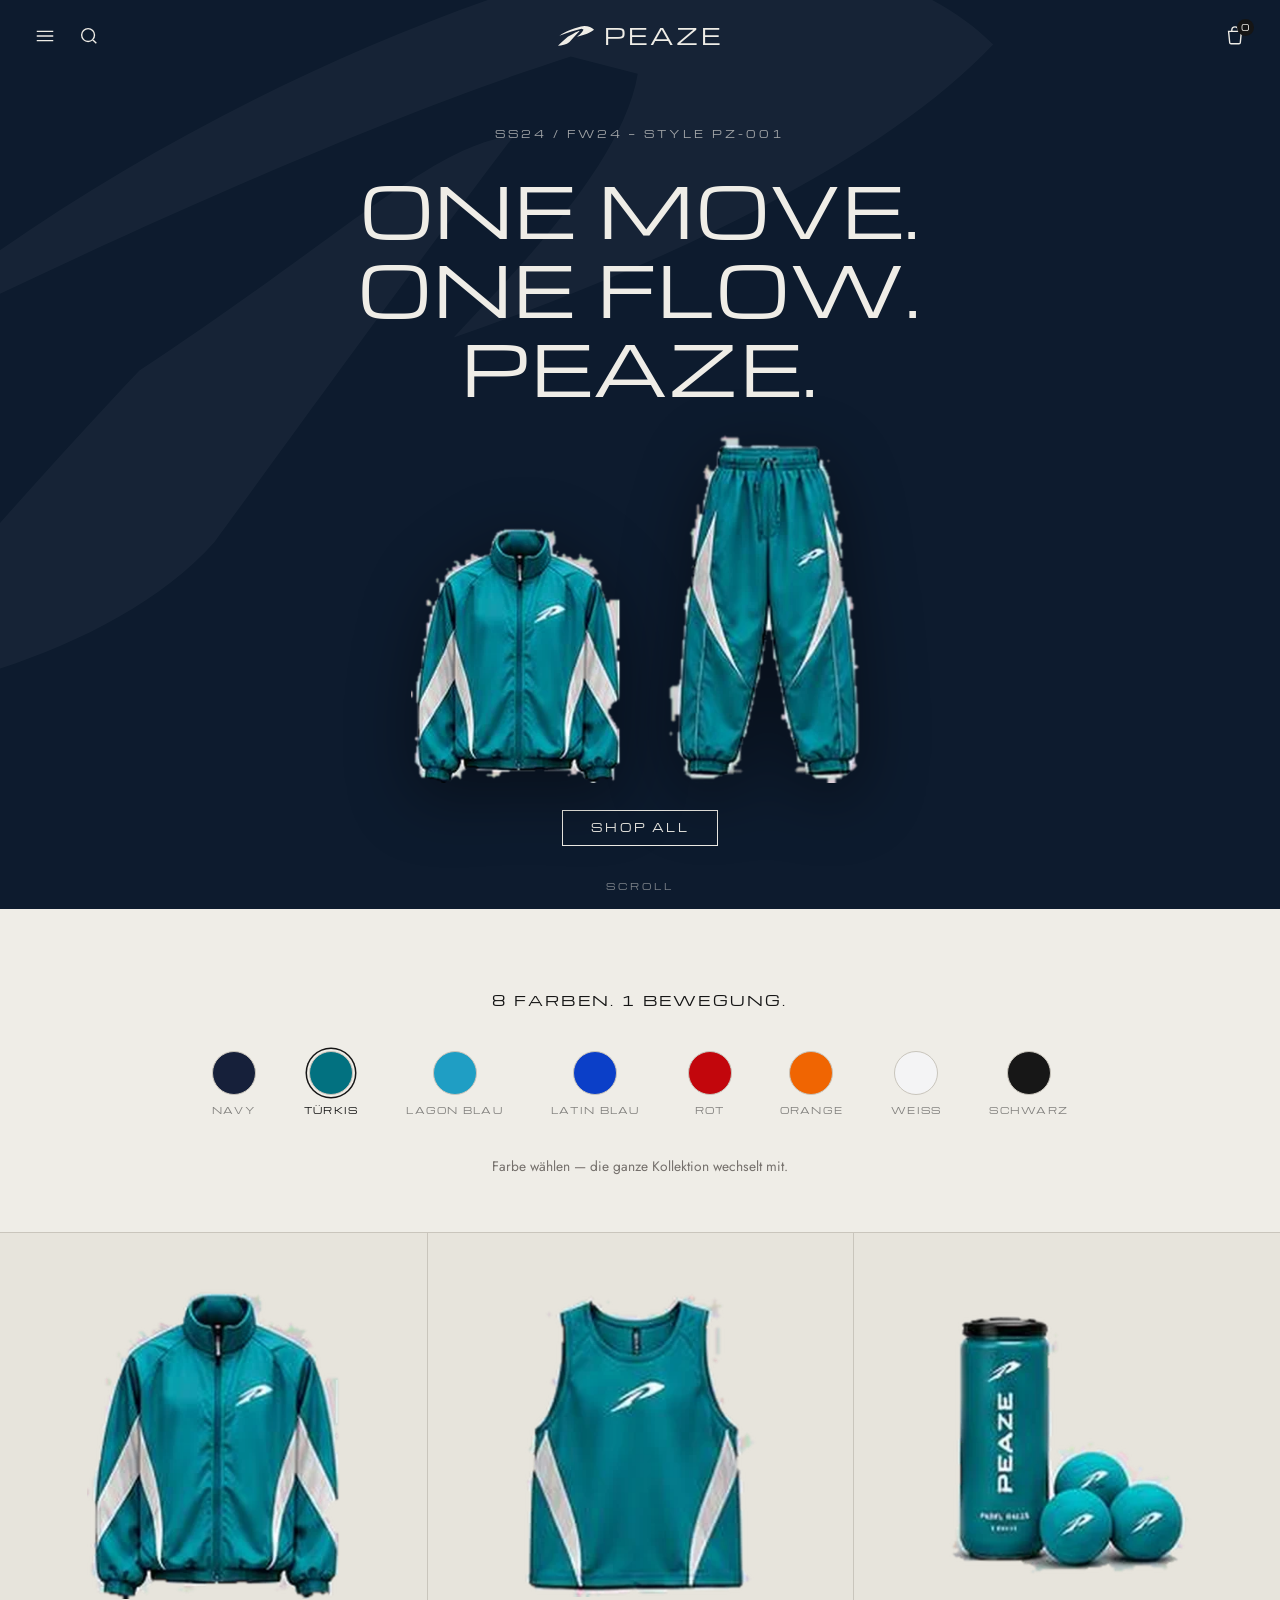
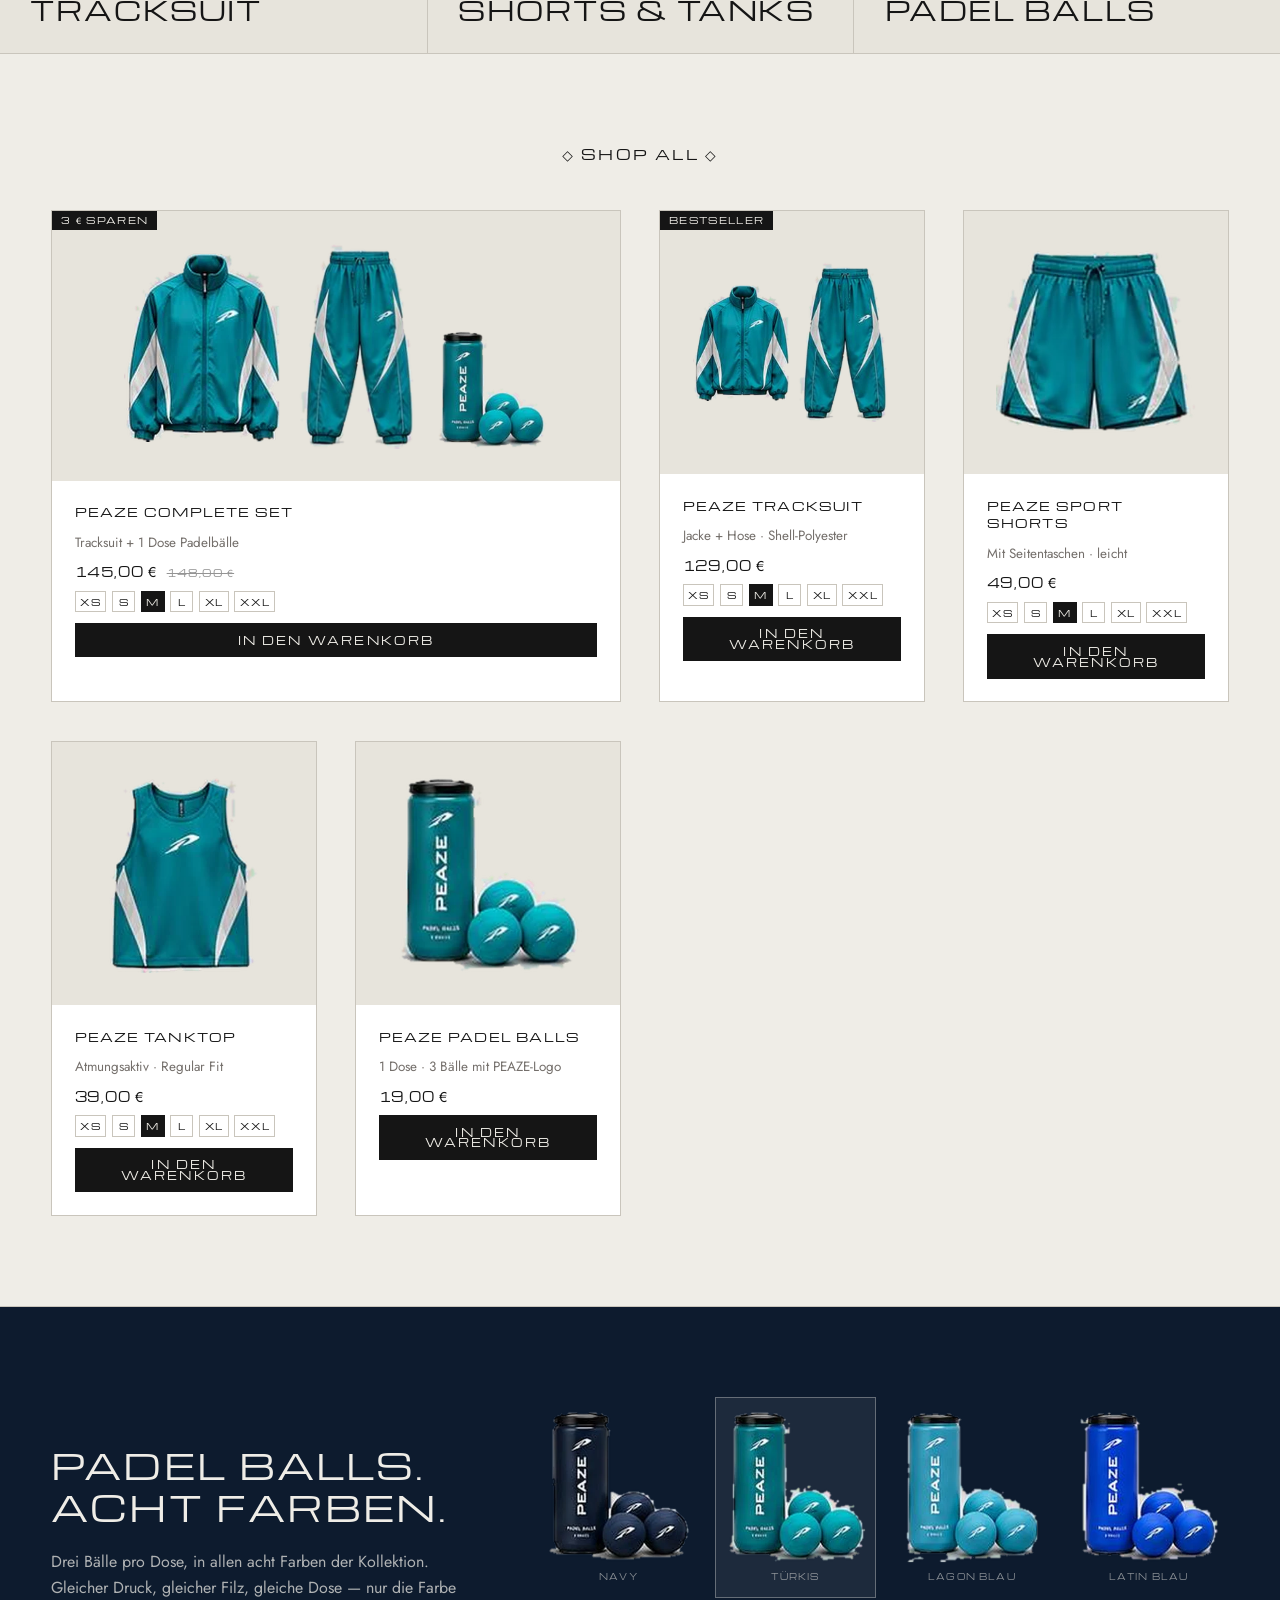
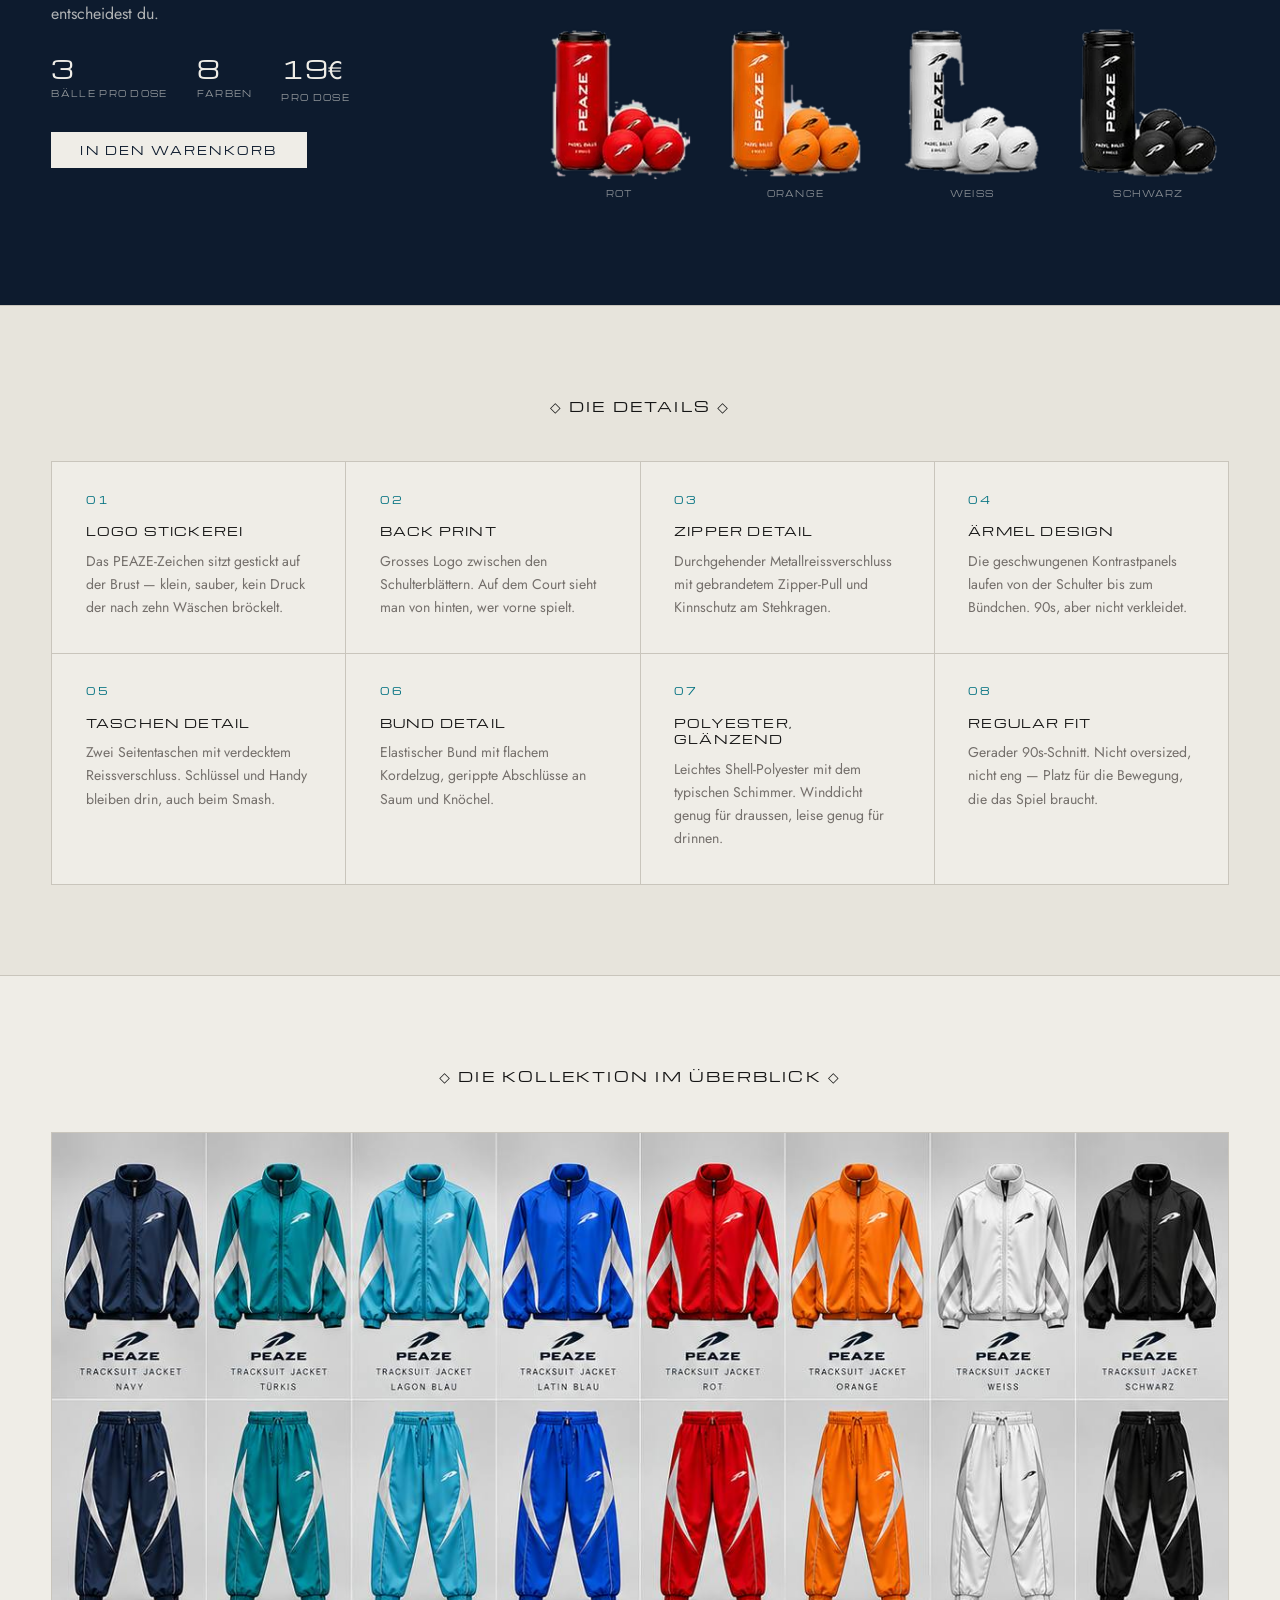
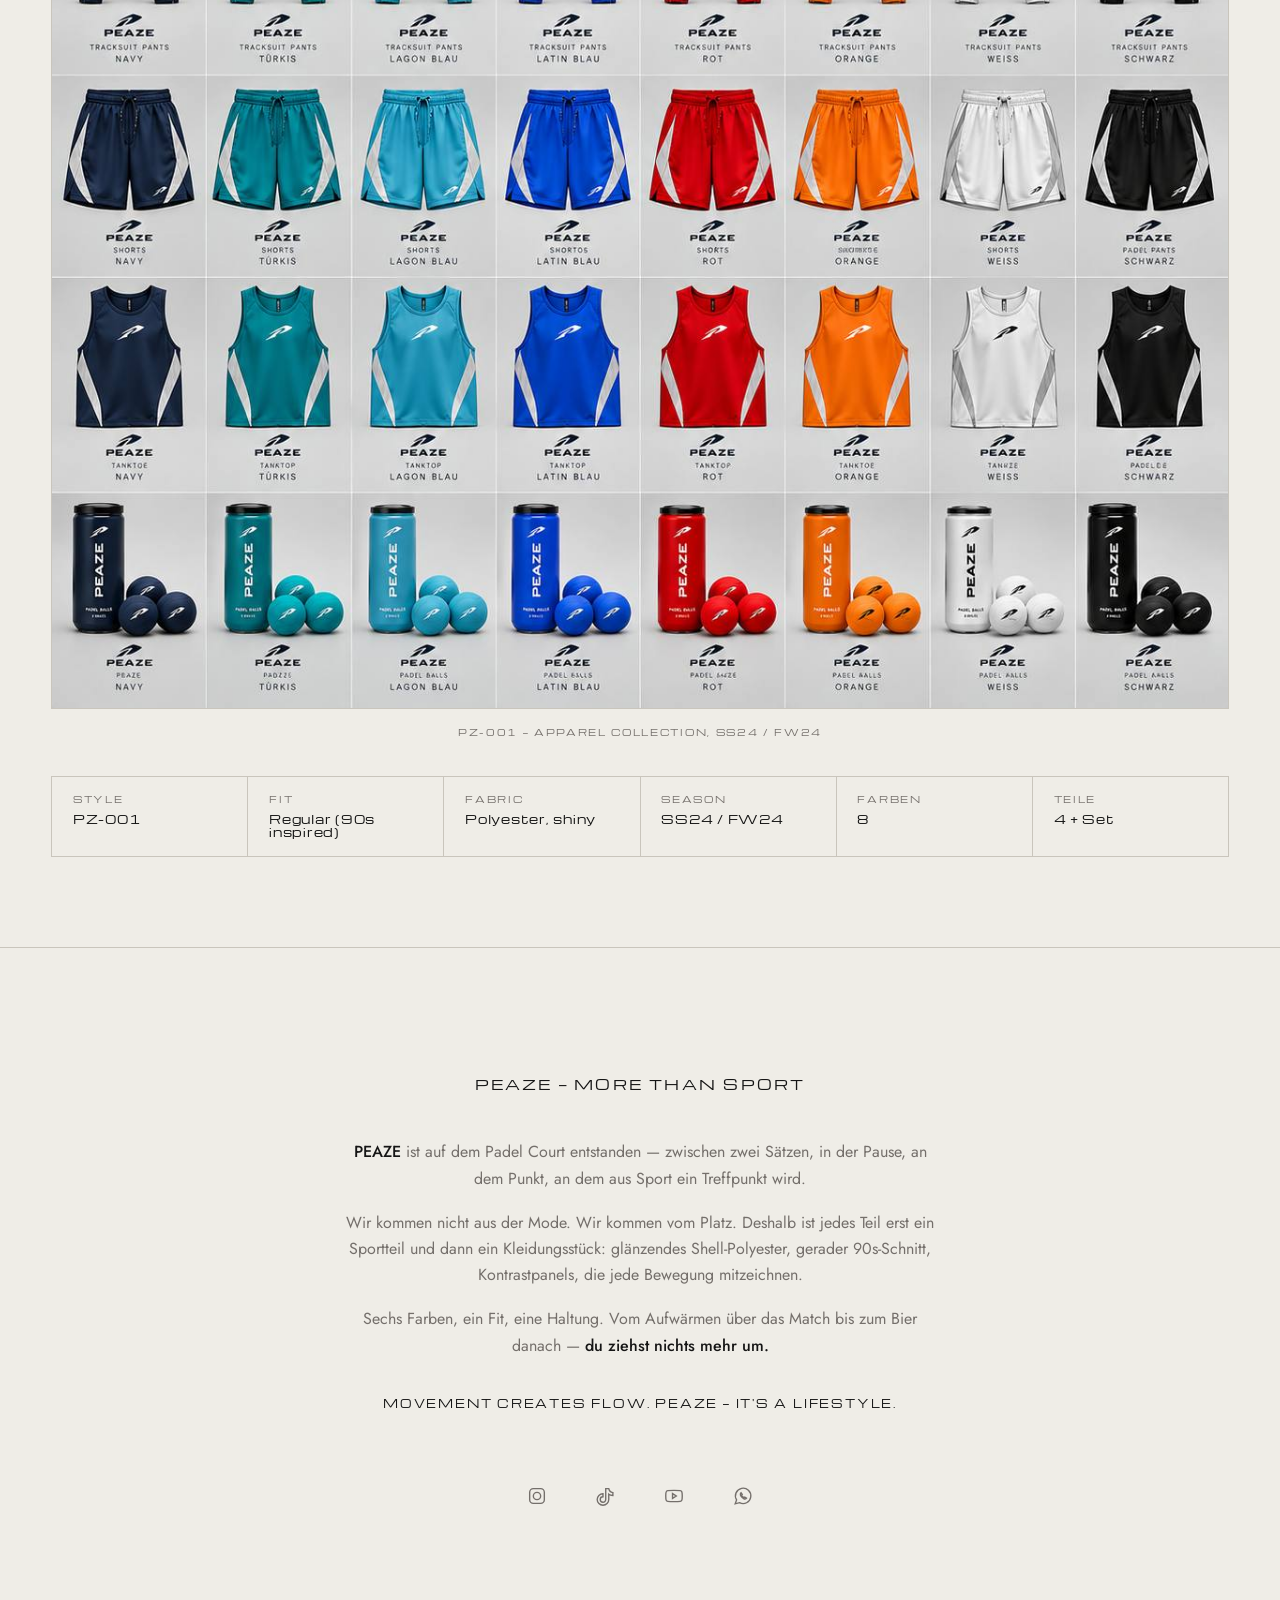
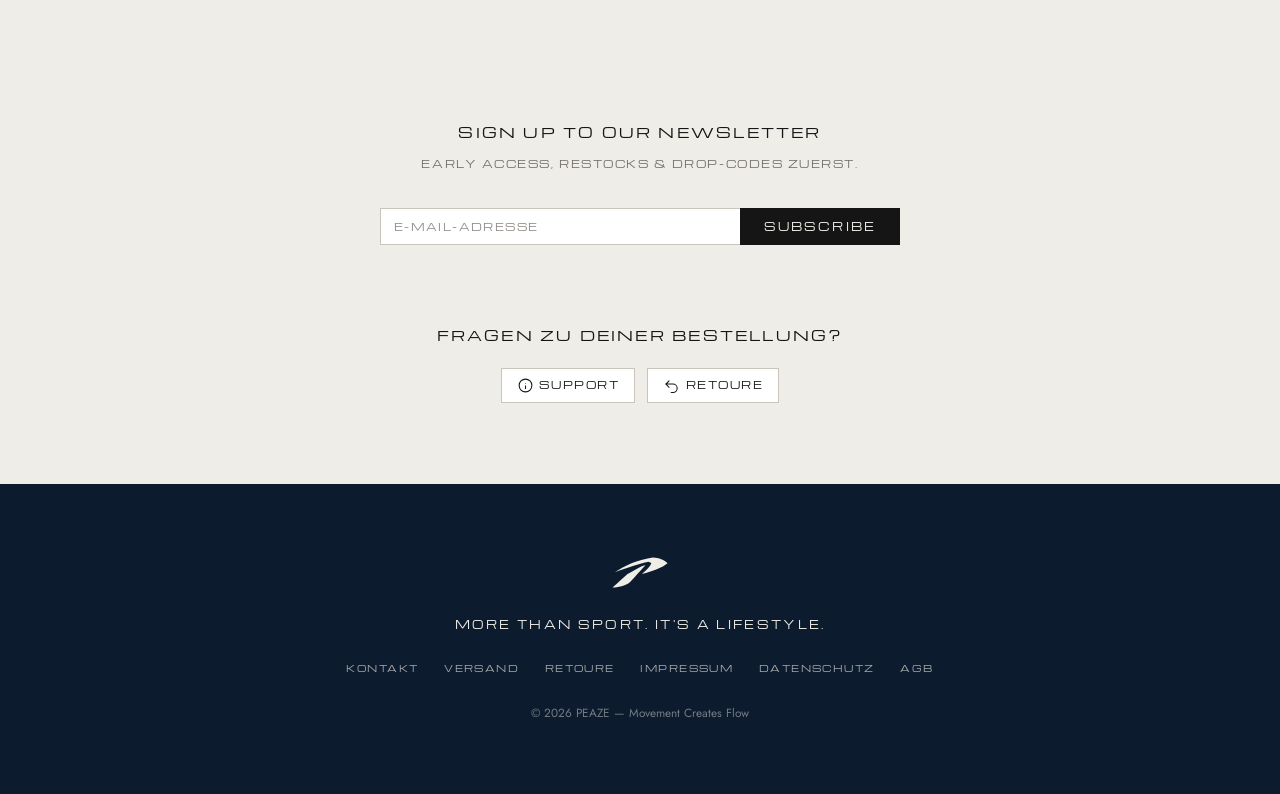
==== commit af656607: "Use real product photography, eight colourways, drop the ticker Three changes from feedback on the f" ====
--- a/peaze/index.html
+++ b/peaze/index.html
@@ -27,96 +27,6 @@
     <path d="M47 12.5C39 21 31 30 26 35.5C20 41 9 43 2 43C8 37.5 15.5 30.5 22.5 24.5C36 17.5 42 12.5 47 12.5Z"/>
   </symbol>
 
-  <symbol id="g-jacket" viewBox="0 0 300 372">
-    <path fill="var(--g)" d="M102 58C80 70 66 94 57 126C50 154 41 192 35 220L76 232C84 198 93 162 102 134L108 64Z"/>
-    <path fill="var(--g)" d="M198 58C220 70 234 94 243 126C250 154 259 192 265 220L224 232C216 198 207 162 198 134L192 64Z"/>
-    <path fill="var(--g)" d="M104 58C122 50 134 48 150 48C166 48 178 50 196 58L202 132L200 300H100L98 132Z"/>
-    <path fill="var(--gp)" d="M108 64C90 78 77 100 69 128L44 222L57 226L83 136C90 112 100 92 114 78Z"/>
-    <path fill="var(--gp)" d="M192 64C210 78 223 100 231 128L256 222L243 226L217 136C210 112 200 92 186 78Z"/>
-    <path fill="var(--gm)" d="M114 78C100 92 90 112 83 136L57 226L64 228L90 138C97 114 106 94 119 82Z"/>
-    <path fill="var(--gm)" d="M186 78C200 92 210 112 217 136L243 226L236 228L210 138C203 114 194 94 181 82Z"/>
-    <path fill="var(--gd)" d="M35 220L76 232L70 253C68 260 61 264 54 262L34 256C27 254 23 247 25 240Z"/>
-    <path fill="var(--gd)" d="M265 220L224 232L230 253C232 260 239 264 246 262L266 256C273 254 277 247 275 240Z"/>
-    <path fill="var(--gd)" d="M100 300H200V324C200 330 196 334 190 334H110C104 334 100 330 100 324Z"/>
-    <path fill="var(--gd)" d="M126 24H174C178 24 181 27 181 31L184 56C168 51 159 48 150 48C141 48 132 51 116 56L119 31C119 27 122 24 126 24Z"/>
-    <rect fill="var(--gd)" x="146" y="48" width="8" height="252" rx="2"/>
-    <rect fill="var(--gm)" x="149" y="48" width="2" height="252"/>
-    <rect fill="var(--gd)" x="144" y="52" width="12" height="9" rx="3"/>
-    <g fill="var(--gl)" transform="translate(160,96) scale(0.43)"><use href="#mark" width="79" height="45"/></g>
-  </symbol>
-
-  <symbol id="g-jacket-back" viewBox="0 0 300 372">
-    <path fill="var(--g)" d="M102 58C80 70 66 94 57 126C50 154 41 192 35 220L76 232C84 198 93 162 102 134L108 64Z"/>
-    <path fill="var(--g)" d="M198 58C220 70 234 94 243 126C250 154 259 192 265 220L224 232C216 198 207 162 198 134L192 64Z"/>
-    <path fill="var(--g)" d="M104 58C122 50 134 48 150 48C166 48 178 50 196 58L202 132L200 300H100L98 132Z"/>
-    <path fill="var(--gp)" d="M108 64C90 78 77 100 69 128L44 222L57 226L83 136C90 112 100 92 114 78Z"/>
-    <path fill="var(--gp)" d="M192 64C210 78 223 100 231 128L256 222L243 226L217 136C210 112 200 92 186 78Z"/>
-    <path fill="var(--gm)" d="M114 78C100 92 90 112 83 136L57 226L64 228L90 138C97 114 106 94 119 82Z"/>
-    <path fill="var(--gm)" d="M186 78C200 92 210 112 217 136L243 226L236 228L210 138C203 114 194 94 181 82Z"/>
-    <path fill="var(--gd)" d="M35 220L76 232L70 253C68 260 61 264 54 262L34 256C27 254 23 247 25 240Z"/>
-    <path fill="var(--gd)" d="M265 220L224 232L230 253C232 260 239 264 246 262L266 256C273 254 277 247 275 240Z"/>
-    <path fill="var(--gd)" d="M100 300H200V324C200 330 196 334 190 334H110C104 334 100 330 100 324Z"/>
-    <path fill="var(--gd)" d="M126 24H174C178 24 181 27 181 31L184 56C168 51 159 48 150 48C141 48 132 51 116 56L119 31C119 27 122 24 126 24Z"/>
-    <g fill="var(--gl)" transform="translate(108,130) scale(1.06)"><use href="#mark" width="79" height="45"/></g>
-  </symbol>
-
-  <symbol id="g-pants" viewBox="0 0 300 372">
-    <path fill="var(--g)" d="M88 46H212L220 150L212 318H164L156 206C154 194 146 194 144 206L136 318H88L80 150Z"/>
-    <path fill="var(--gp)" d="M98 66C91 122 93 196 101 304L114 303C106 196 104 124 110 68Z"/>
-    <path fill="var(--gp)" d="M202 66C209 122 207 196 199 304L186 303C194 196 196 124 190 68Z"/>
-    <path fill="var(--gm)" d="M110 68C104 124 106 196 114 303L120 302C112 196 110 126 116 69Z"/>
-    <path fill="var(--gm)" d="M190 68C196 124 194 196 186 303L180 302C188 196 190 126 184 69Z"/>
-    <path fill="var(--gd)" d="M88 24H212C216 24 219 27 219 31V50H81V31C81 27 84 24 88 24Z"/>
-    <path fill="var(--gd)" d="M143 50h4v15h-4z"/><path fill="var(--gd)" d="M153 50h4v15h-4z"/>
-    <path fill="var(--gd)" d="M88 318H136V344C136 349 132 352 127 352H97C92 352 88 349 88 344Z"/>
-    <path fill="var(--gd)" d="M164 318H212V344C212 349 208 352 203 352H173C168 352 164 349 164 344Z"/>
-    <g fill="var(--gl)" transform="translate(96,96) scale(0.33)"><use href="#mark" width="79" height="45"/></g>
-  </symbol>
-
-  <symbol id="g-shorts" viewBox="0 0 300 250">
-    <path fill="var(--g)" d="M76 42H224L232 118L224 208H164L157 152C155 142 145 142 143 152L136 208H76L68 118Z"/>
-    <path fill="var(--gp)" d="M86 62C79 104 81 160 89 200L102 199C94 160 92 106 98 64Z"/>
-    <path fill="var(--gp)" d="M214 62C221 104 219 160 211 200L198 199C206 160 208 106 202 64Z"/>
-    <path fill="var(--gm)" d="M98 64C92 106 94 160 102 199L108 198C100 160 98 108 104 65Z"/>
-    <path fill="var(--gm)" d="M202 64C208 106 206 160 198 199L192 198C200 160 202 108 196 65Z"/>
-    <path fill="var(--gd)" d="M76 22H224C228 22 231 25 231 29V46H69V29C69 25 72 22 76 22Z"/>
-    <path fill="var(--gd)" d="M143 46h4v14h-4z"/><path fill="var(--gd)" d="M153 46h4v14h-4z"/>
-    <g fill="var(--gl)" transform="translate(88,86) scale(0.33)"><use href="#mark" width="79" height="45"/></g>
-  </symbol>
-
-  <symbol id="g-tank" viewBox="0 0 300 290">
-    <path fill="var(--g)" d="M104 42C116 62 112 98 92 122C88 168 87 220 88 264H212C213 220 212 168 208 122C188 98 184 62 196 42C188 38 178 35 168 34C162 48 157 54 150 54C143 54 138 48 132 34C122 35 112 38 104 42Z"/>
-    <path fill="var(--gp)" d="M103 132C97 164 95 212 97 254L110 253C108 212 110 166 115 138Z"/>
-    <path fill="var(--gp)" d="M197 132C203 164 205 212 203 254L190 253C192 212 190 166 185 138Z"/>
-    <path fill="var(--gm)" d="M115 138C110 166 108 212 110 253L116 252C114 212 116 168 120 142Z"/>
-    <path fill="var(--gm)" d="M185 138C190 166 192 212 190 253L184 252C186 212 184 168 180 142Z"/>
-    <path fill="var(--gd)" d="M132 34C138 48 143 54 150 54C157 54 162 48 168 34L168 40C162 54 157 60 150 60C143 60 138 54 132 40Z"/>
-    <path fill="var(--gd)" d="M104 42C112 38 122 35 132 34L133 40C124 41 116 43 109 47Z"/>
-    <path fill="var(--gd)" d="M196 42C188 38 178 35 168 34L167 40C176 41 184 43 191 47Z"/>
-    <g fill="var(--gl)" transform="translate(123,112) scale(0.68)"><use href="#mark" width="79" height="45"/></g>
-  </symbol>
-
-  <symbol id="g-balls" viewBox="0 0 300 250">
-    <rect fill="var(--g)" x="40" y="26" width="86" height="190" rx="15"/>
-    <path fill="var(--gd)" d="M55 26h56c8 0 15 7 15 15v9H40v-9c0-8 7-15 15-15Z"/>
-    <rect fill="var(--gp)" x="49" y="62" width="7" height="142" rx="3.5" opacity=".3"/>
-    <g fill="var(--gl)" transform="translate(55,100) scale(0.71)"><use href="#mark" width="79" height="45"/></g>
-    <circle fill="var(--g)" cx="176" cy="178" r="29"/>
-    <circle fill="var(--g)" cx="238" cy="178" r="29"/>
-    <circle fill="var(--g)" cx="207" cy="120" r="29"/>
-    <g fill="none" stroke="var(--gp)" stroke-width="2.2" opacity=".85" stroke-linecap="round">
-      <path d="M155 164c13 9 29 9 42 0"/><path d="M155 192c13-9 29-9 42 0"/>
-      <path d="M217 164c13 9 29 9 42 0"/><path d="M217 192c13-9 29-9 42 0"/>
-      <path d="M186 106c13 9 29 9 42 0"/><path d="M186 134c13-9 29-9 42 0"/>
-    </g>
-  </symbol>
-
-  <symbol id="g-set" viewBox="0 20 418 276">
-    <g transform="translate(-25,10) scale(0.78)"><use href="#g-jacket" width="300" height="372"/></g>
-    <g transform="translate(130,10) scale(0.78)"><use href="#g-pants" width="300" height="372"/></g>
-    <g transform="translate(290,170) scale(0.46)"><use href="#g-balls" width="300" height="250"/></g>
-  </symbol>
-
   <symbol id="i-cart" viewBox="0 0 24 24"><path fill="none" stroke="currentColor" stroke-width="1.5" d="M5 7h14l-1.2 12.1a1.5 1.5 0 0 1-1.5 1.4H7.7a1.5 1.5 0 0 1-1.5-1.4L5 7Zm3.5 0V5.6a3.5 3.5 0 1 1 7 0V7"/></symbol>
   <symbol id="i-search" viewBox="0 0 24 24"><path fill="none" stroke="currentColor" stroke-width="1.5" d="M11 18a7 7 0 1 0 0-14 7 7 0 0 0 0 14Zm5-2 4 4"/></symbol>
   <symbol id="i-menu" viewBox="0 0 24 24"><path fill="none" stroke="currentColor" stroke-width="1.5" d="M3 7h18M3 12h18M3 17h18"/></symbol>
@@ -130,24 +40,6 @@
   <symbol id="i-wa" viewBox="0 0 24 24"><path fill="none" stroke="currentColor" stroke-width="1.5" d="M3.5 20.5 5 16.3A8.4 8.4 0 1 1 8.2 19.3l-4.7 1.2Zm5.8-11c-.3.7-.2 1.7.5 2.7a8 8 0 0 0 3 2.8c1 .4 1.8.5 2.4 0l.6-.6-1.9-1.3-.8.7c-.6-.2-1.2-.6-1.7-1.2-.5-.5-.8-1-1-1.6l.8-.7-1.3-1.9-.6.6Z"/></symbol>
 </defs></svg>
 
-<!-- ============================= ANNOUNCEMENT ============================= -->
-<div class="ticker" role="region" aria-label="Aktuelle Hinweise">
-  <div class="ticker__track">
-    <div class="ticker__run" aria-hidden="false">
-      <span>Kostenloser Versand ab 99 <i class="eur">€</i></span><i>◆</i>
-      <span>SS24 / FW24 Drop ist live</span><i>◆</i>
-      <span>Play. Wear. Padel.</span><i>◆</i>
-      <span>6 Farben. 1 Bewegung.</span><i>◆</i>
-    </div>
-    <div class="ticker__run" aria-hidden="true">
-      <span>Kostenloser Versand ab 99 <i class="eur">€</i></span><i>◆</i>
-      <span>SS24 / FW24 Drop ist live</span><i>◆</i>
-      <span>Play. Wear. Padel.</span><i>◆</i>
-      <span>6 Farben. 1 Bewegung.</span><i>◆</i>
-    </div>
-  </div>
-</div>
-
 <!-- ============================= HEADER ============================= -->
 <header class="head" id="head">
   <div class="head__side">
@@ -181,8 +73,10 @@
       <p class="eyebrow">SS24 / FW24 — Style PZ-001</p>
       <h1 class="hero__title">One Move.<br>One Flow.<br>PEAZE.</h1>
       <div class="hero__look">
-        <svg class="flat" viewBox="0 0 300 372" role="img" aria-label="PEAZE Tracksuit Jacke"><use href="#g-jacket"/></svg>
-        <svg class="flat" viewBox="0 0 300 372" role="img" aria-label="PEAZE Tracksuit Hose"><use href="#g-pants"/></svg>
+        <img class="shot" data-art="jacket" src="assets/products/jacket-navy.webp" width="294" height="362"
+             alt="PEAZE Tracksuit Jacke" fetchpriority="high" decoding="async">
+        <img class="shot" data-art="pants" src="assets/products/pants-navy.webp" width="264" height="440"
+             alt="PEAZE Tracksuit Hose" fetchpriority="high" decoding="async">
       </div>
       <a class="btn btn--ghost" href="#shop">Shop all</a>
     </div>
@@ -191,14 +85,16 @@
 
   <!-- ============================= COLORWAYS ============================= -->
   <section class="ways" id="farben" aria-labelledby="waysTitle">
-    <h2 class="label label--center" id="waysTitle">6 Farben. 1 Bewegung.</h2>
+    <h2 class="label label--center" id="waysTitle">8 Farben. 1 Bewegung.</h2>
     <div class="ways__row" role="radiogroup" aria-label="Farbe wählen">
-      <button class="sw" data-way="tuerkis" role="radio" aria-checked="true"><i style="--c:#01788e"></i><span>Türkis</span></button>
-      <button class="sw" data-way="blau" role="radio" aria-checked="false"><i style="--c:#0139d6"></i><span>Latin Blau</span></button>
-      <button class="sw" data-way="rot" role="radio" aria-checked="false"><i style="--c:#d60008"></i><span>Rot</span></button>
-      <button class="sw" data-way="orange" role="radio" aria-checked="false"><i style="--c:#fd6e05"></i><span>Orange</span></button>
-      <button class="sw" data-way="weiss" role="radio" aria-checked="false"><i style="--c:#ffffff"></i><span>Weiss</span></button>
-      <button class="sw" data-way="schwarz" role="radio" aria-checked="false"><i style="--c:#1c1c1c"></i><span>Schwarz</span></button>
+      <button class="sw" data-way="navy" role="radio" aria-checked="true"><i style="--c:#16203a"></i><span>Navy</span></button>
+      <button class="sw" data-way="tuerkis" role="radio" aria-checked="false"><i style="--c:#027180"></i><span>Türkis</span></button>
+      <button class="sw" data-way="lagon" role="radio" aria-checked="false"><i style="--c:#1f9ec4"></i><span>Lagon Blau</span></button>
+      <button class="sw" data-way="latin" role="radio" aria-checked="false"><i style="--c:#0b3fc8"></i><span>Latin Blau</span></button>
+      <button class="sw" data-way="rot" role="radio" aria-checked="false"><i style="--c:#c2060c"></i><span>Rot</span></button>
+      <button class="sw" data-way="orange" role="radio" aria-checked="false"><i style="--c:#f06502"></i><span>Orange</span></button>
+      <button class="sw" data-way="weiss" role="radio" aria-checked="false"><i style="--c:#f4f4f5"></i><span>Weiss</span></button>
+      <button class="sw" data-way="schwarz" role="radio" aria-checked="false"><i style="--c:#171717"></i><span>Schwarz</span></button>
     </div>
     <p class="ways__hint">Farbe wählen — die ganze Kollektion wechselt mit.</p>
   </section>
@@ -206,15 +102,15 @@
   <!-- ============================= TILES ============================= -->
   <section class="tiles" aria-label="Kategorien">
     <a class="tile" href="#shop">
-      <svg class="flat" viewBox="0 20 418 276" aria-hidden="true"><use href="#g-set"/></svg>
+      <img class="shot" data-art="jacket" src="assets/products/jacket-navy.webp" width="294" height="362" alt="" loading="lazy" decoding="async">
       <span class="tile__label">Tracksuit</span>
     </a>
     <a class="tile" href="#shop">
-      <svg class="flat" viewBox="0 0 300 290" aria-hidden="true"><use href="#g-tank"/></svg>
+      <img class="shot" data-art="tank" src="assets/products/tank-navy.webp" width="266" height="326" alt="" loading="lazy" decoding="async">
       <span class="tile__label">Shorts &amp; Tanks</span>
     </a>
-    <a class="tile" href="#shop">
-      <svg class="flat" viewBox="0 0 300 250" aria-hidden="true"><use href="#g-balls"/></svg>
+    <a class="tile" href="#balls">
+      <img class="shot" data-art="balls" src="assets/products/balls-navy.webp" width="288" height="304" alt="" loading="lazy" decoding="async">
       <span class="tile__label">Padel Balls</span>
     </a>
   </section>
@@ -223,6 +119,31 @@
   <section class="shop" id="shop" aria-labelledby="shopTitle">
     <h2 class="label label--center" id="shopTitle">◇ Shop all ◇</h2>
     <div class="grid" id="grid"></div>
+  </section>
+
+  <!-- ============================= PADEL BALLS ============================= -->
+  <section class="balls" id="balls" aria-labelledby="ballsTitle">
+    <div class="balls__intro">
+      <h2 class="label" id="ballsTitle">Padel Balls.<br>Acht Farben.</h2>
+      <p class="balls__lead">Drei Bälle pro Dose, in allen acht Farben der Kollektion. Gleicher Druck,
+        gleicher Filz, gleiche Dose — nur die Farbe entscheidest du.</p>
+      <ul class="balls__facts">
+        <li><b>3</b><span>Bälle pro Dose</span></li>
+        <li><b>8</b><span>Farben</span></li>
+        <li><b>19<i class="eur">€</i></b><span>pro Dose</span></li>
+      </ul>
+      <button class="btn btn--solid" type="button" data-add="balls">In den Warenkorb</button>
+    </div>
+    <ul class="balls__wall">
+      <li><button class="ballpick" type="button" data-way="navy" aria-label="Farbe Navy wählen"><img src="assets/products/balls-navy.webp" width="288" height="304" alt="PEAZE Padel Balls Navy" loading="lazy" decoding="async"><span>Navy</span></button></li>
+      <li><button class="ballpick" type="button" data-way="tuerkis" aria-label="Farbe Türkis wählen"><img src="assets/products/balls-tuerkis.webp" width="288" height="304" alt="PEAZE Padel Balls Türkis" loading="lazy" decoding="async"><span>Türkis</span></button></li>
+      <li><button class="ballpick" type="button" data-way="lagon" aria-label="Farbe Lagon Blau wählen"><img src="assets/products/balls-lagon.webp" width="288" height="304" alt="PEAZE Padel Balls Lagon Blau" loading="lazy" decoding="async"><span>Lagon Blau</span></button></li>
+      <li><button class="ballpick" type="button" data-way="latin" aria-label="Farbe Latin Blau wählen"><img src="assets/products/balls-latin.webp" width="288" height="304" alt="PEAZE Padel Balls Latin Blau" loading="lazy" decoding="async"><span>Latin Blau</span></button></li>
+      <li><button class="ballpick" type="button" data-way="rot" aria-label="Farbe Rot wählen"><img src="assets/products/balls-rot.webp" width="288" height="304" alt="PEAZE Padel Balls Rot" loading="lazy" decoding="async"><span>Rot</span></button></li>
+      <li><button class="ballpick" type="button" data-way="orange" aria-label="Farbe Orange wählen"><img src="assets/products/balls-orange.webp" width="288" height="304" alt="PEAZE Padel Balls Orange" loading="lazy" decoding="async"><span>Orange</span></button></li>
+      <li><button class="ballpick" type="button" data-way="weiss" aria-label="Farbe Weiss wählen"><img src="assets/products/balls-weiss.webp" width="288" height="304" alt="PEAZE Padel Balls Weiss" loading="lazy" decoding="async"><span>Weiss</span></button></li>
+      <li><button class="ballpick" type="button" data-way="schwarz" aria-label="Farbe Schwarz wählen"><img src="assets/products/balls-schwarz.webp" width="288" height="304" alt="PEAZE Padel Balls Schwarz" loading="lazy" decoding="async"><span>Schwarz</span></button></li>
+    </ul>
   </section>
 
   <!-- ============================= DETAILS ============================= -->
@@ -242,9 +163,9 @@
 
   <!-- ============================= SPEC SHEET ============================= -->
   <section class="spec" aria-labelledby="specTitle">
-    <h2 class="label label--center" id="specTitle">◇ Manufacturing Spec Sheet ◇</h2>
+    <h2 class="label label--center" id="specTitle">◇ Die Kollektion im Überblick ◇</h2>
     <figure class="spec__fig">
-      <img src="assets/spec-sheet.jpg" alt="Technisches Datenblatt der PEAZE Apparel Collection mit Jacke, Hose, Shorts, Tanktop und Padelbällen in sechs Farben" width="1280" height="1169" loading="lazy" decoding="async">
+      <img src="assets/collection.jpg" alt="Die komplette PEAZE Kollektion: Tracksuit Jacke, Hose, Shorts, Tanktop und Padelbälle in acht Farben" width="1254" height="1254" loading="lazy" decoding="async">
       <figcaption>PZ-001 — Apparel Collection, SS24 / FW24</figcaption>
     </figure>
     <dl class="spec__meta">
@@ -252,8 +173,8 @@
       <div><dt>Fit</dt><dd>Regular (90s inspired)</dd></div>
       <div><dt>Fabric</dt><dd>Polyester, shiny</dd></div>
       <div><dt>Season</dt><dd>SS24 / FW24</dd></div>
-      <div><dt>Colourways</dt><dd>6</dd></div>
-      <div><dt>Pieces</dt><dd>4 + Set</dd></div>
+      <div><dt>Farben</dt><dd>8</dd></div>
+      <div><dt>Teile</dt><dd>4 + Set</dd></div>
     </dl>
   </section>
 
@@ -326,7 +247,7 @@
         <li><a href="#shop">New Drop</a></li>
         <li><a href="#shop">Tracksuit</a></li>
         <li><a href="#shop">Shorts &amp; Tanks</a></li>
-        <li><a href="#shop">Padel Balls</a></li>
+        <li><a href="#balls">Padel Balls</a></li>
         <li><a href="#shop">Complete Set</a></li>
         <li><a href="#farben">Farben</a></li>
         <li><a href="#ueber">Über PEAZE</a></li>
--- a/peaze/styles.css
+++ b/peaze/styles.css
@@ -13,13 +13,7 @@
   --navy-2:#15233c;
   --white:#fff;
 
-  /* garment colour tokens — overridden per colourway */
-  --g:#01788e;      /* main body        */
-  --gd:#015c6b;     /* rib / collar     */
-  --gp:#ececed;     /* contrast panel   */
-  --gm:#c6c6ce;     /* secondary panel  */
-  --gl:#fff;        /* logo on garment  */
-  --accent:#01788e; /* UI accent        */
+  --accent:#16203a;   /* per-colourway UI accent */
 
   --f-display:"Michroma",system-ui,sans-serif;
   --f-body:"Jost","Helvetica Neue",Arial,sans-serif;
@@ -28,12 +22,15 @@
   --head-h:72px;
 }
 
-[data-colorway="tuerkis"]{--g:#01788e;--gd:#015c6b;--gp:#ececed;--gm:#c6c6ce;--gl:#fff;--accent:#01788e}
-[data-colorway="blau"]   {--g:#0139d6;--gd:#042a9e;--gp:#ececed;--gm:#c6c6ce;--gl:#fff;--accent:#0139d6}
-[data-colorway="rot"]    {--g:#d60008;--gd:#a00006;--gp:#ececed;--gm:#c6c6ce;--gl:#fff;--accent:#d60008}
-[data-colorway="orange"] {--g:#fd6e05;--gd:#c95503;--gp:#ececed;--gm:#c6c6ce;--gl:#fff;--accent:#e35f03}
-[data-colorway="weiss"]  {--g:#ececed;--gd:#c9c9d1;--gp:#fff;  --gm:#b4b4be;--gl:#15233c;--accent:#9a9aa4}
-[data-colorway="schwarz"]{--g:#1c1c1c;--gd:#000;   --gp:#ededf0;--gm:#a9a9b3;--gl:#fff;--accent:#1c1c1c}
+/* Colourways drive the product photography and one UI accent. */
+[data-colorway="navy"]    {--accent:#16203a}
+[data-colorway="tuerkis"] {--accent:#027180}
+[data-colorway="lagon"]   {--accent:#1683a4}
+[data-colorway="latin"]   {--accent:#0b3fc8}
+[data-colorway="rot"]     {--accent:#c2060c}
+[data-colorway="orange"]  {--accent:#d85a02}
+[data-colorway="weiss"]   {--accent:#8d8d96}
+[data-colorway="schwarz"] {--accent:#171717}
 
 *,*::before,*::after{box-sizing:border-box}
 
@@ -114,52 +111,26 @@
   font:400 .54rem/17px var(--f-display);text-align:center;
   transition:scale .2s;
 }
-.hero-top .iconbtn__count{background:var(--cream);color:var(--navy)}
 .iconbtn__count.is-bump{scale:1.35}
 
-/* garment flats ------------------------------------------------------------
-   The flats live in <symbol>/<use> shadow trees, so class selectors cannot
-   reach them. Colour is passed in as inherited custom properties instead and
-   applied with fill="var(--g)" presentation attributes on the paths.
-   Registering the properties lets the colourway swap animate. */
-@property --g  {syntax:"<color>";inherits:true;initial-value:#01788e}
-@property --gd {syntax:"<color>";inherits:true;initial-value:#015c6b}
-@property --gp {syntax:"<color>";inherits:true;initial-value:#ececed}
-@property --gm {syntax:"<color>";inherits:true;initial-value:#c6c6ce}
-@property --gl {syntax:"<color>";inherits:true;initial-value:#ffffff}
-
-@media (prefers-reduced-motion:no-preference){
-  html{transition:--g .45s ease,--gd .45s ease,--gp .45s ease,--gm .45s ease,--gl .45s ease}
-}
-
-.flat{width:100%;height:auto;display:block}
+/* product photography ------------------------------------------------------
+   Each product is a cut-out of the catalogue sheet, one file per colourway.
+   Every colourway of a type shares one canvas size, so switching colour never
+   moves or rescales the product. */
+.shot{
+  display:block;width:100%;height:100%;
+  object-fit:contain;object-position:center;
+}
+.shots{display:flex;align-items:center;justify-content:center;gap:3%;width:100%;height:100%}
+/* min-width:0 — without it a flex item refuses to shrink past its intrinsic
+   width and the photos burst out of the card. */
+.shots .shot{width:auto;height:auto;min-width:0;max-height:100%;flex:0 1 auto}
+.shots--2 .shot{max-width:48%}
+.shots--3 .shot{max-width:31%}
+.shots--3 .shot:last-child{max-height:58%;align-self:flex-end}
 
 /* Michroma has no usable U+20AC — borrow the body face for the euro sign. */
 .eur{font-family:var(--f-body);font-style:normal;font-size:1.06em}
-
-/* ---------- ticker -------------------------------------------------------- */
-
-.ticker{
-  position:relative;z-index:60;
-  background:var(--cream);border-bottom:1px solid var(--line);
-  overflow:hidden;
-}
-.ticker__track{display:flex;width:max-content}
-.ticker__run{
-  display:flex;align-items:center;gap:0;flex:none;
-  padding-block:.78em;
-  font:400 .6rem/1 var(--f-display);letter-spacing:.2em;text-transform:uppercase;
-  animation:ticker 34s linear infinite;
-}
-.ticker__run span{padding-inline:1.6em;white-space:nowrap}
-.ticker__run i{font-style:normal;font-size:.52em;opacity:.4}
-.ticker:hover .ticker__run{animation-play-state:paused}
-@keyframes ticker{to{translate:-100% 0}}
-@media (prefers-reduced-motion:reduce){
-  .ticker__run{animation:none}
-  .ticker__run+.ticker__run{display:none}
-  .ticker__track{width:100%;justify-content:center;flex-wrap:wrap}
-}
 
 /* ---------- header -------------------------------------------------------- */
 
@@ -216,7 +187,7 @@
   display:flex;justify-content:center;align-items:flex-end;gap:clamp(.5rem,3vw,2.5rem);
   width:100%;
 }
-.hero__look .flat{width:clamp(110px,22vw,230px)}
+.hero__look .shot{width:clamp(104px,20vw,210px);height:auto;filter:drop-shadow(0 18px 34px rgb(0 0 0/.45))}
 .hero__scroll{
   position:absolute;inset-block-end:1.1rem;inset-inline:0;margin:0;
   font:400 .54rem/1 var(--f-display);letter-spacing:.34em;text-transform:uppercase;opacity:.5;
@@ -238,7 +209,7 @@
   padding:.3rem;border:0;background:none;cursor:pointer;
 }
 .sw i{
-  width:clamp(34px,6vw,46px);aspect-ratio:1;border-radius:50%;
+  width:clamp(30px,5.2vw,44px);aspect-ratio:1;border-radius:50%;
   background:var(--c);border:1px solid var(--line);
   box-shadow:0 0 0 0 var(--ink);
   transition:box-shadow .22s,scale .22s;
@@ -261,7 +232,7 @@
 @media (min-width:760px){.tiles{grid-template-columns:repeat(3,1fr)}}
 .tile{
   position:relative;isolation:isolate;overflow:hidden;
-  display:grid;place-items:center;
+  display:grid;place-items:center;grid-template-rows:minmax(0,1fr);
   min-height:min(58vw,420px);padding:clamp(2rem,5vw,3.2rem);
   background:var(--cream-2);text-decoration:none;
 }
@@ -269,11 +240,12 @@
 @media (min-width:760px){
   .tile+.tile{border-top:0;border-left:1px solid var(--line)}
 }
-.tile .flat{
-  width:min(88%,430px);max-height:72%;height:100%;
+.tile .shot{
+  width:auto;height:100%;max-width:min(78%,360px);
+  object-fit:contain;
   transition:scale .5s cubic-bezier(.2,.7,.3,1);
 }
-.tile:hover .flat,.tile:focus-visible .flat{scale:1.055}
+.tile:hover .shot,.tile:focus-visible .shot{scale:1.055}
 .tile__label{
   position:absolute;inset-block-end:clamp(1rem,3vw,1.9rem);inset-inline-start:clamp(1rem,3vw,1.9rem);
   font:400 clamp(1rem,2.6vw,1.6rem)/1 var(--f-display);
@@ -294,18 +266,21 @@
   background:var(--white);border:1px solid var(--line);
 }
 .card__media{
-  position:relative;display:grid;place-items:center;
-  padding:clamp(1.2rem,3vw,2rem);background:var(--cream-2);
+  position:relative;display:grid;background:var(--cream-2);
+  padding:clamp(1.2rem,3vw,2rem);
   aspect-ratio:1/1;
-  min-height:0; /* flex item default min-height:auto would let the art win */
-}
+  min-height:0;          /* flex default min-height:auto would let the art win */
+  place-items:stretch;   /* a centred item keeps an auto-height track, and then
+                            the photos' max-height:100% resolves against nothing
+                            and they spill out of the card */
+}
+.card__media > :where(.shot,.shots){min-width:0;min-height:0}
 /* fill the box and let preserveAspectRatio letterbox, so cards of different
    garment proportions still line up across a row */
-.card__media .flat{
-  width:100%;height:100%;
+.card__media .shot,.card__media .shots{
   transition:scale .45s cubic-bezier(.2,.7,.3,1);
 }
-.card:hover .card__media .flat{scale:1.05}
+.card:hover .card__media :where(.shot,.shots){scale:1.05}
 .card__flag{
   position:absolute;inset-block-start:0;inset-inline-start:0;
   padding:.62em 1em;background:var(--ink);color:var(--cream);
@@ -342,6 +317,66 @@
   .card--wide{grid-column:span 2}
   .card--wide .card__media{aspect-ratio:2.1/1}
 }
+
+/* ---------- padel balls --------------------------------------------------- */
+
+.balls{
+  display:grid;gap:clamp(2rem,5vw,3.5rem);
+  grid-template-columns:1fr;align-items:center;
+  padding:clamp(3.5rem,10vh,6.5rem) var(--pad);
+  border-top:1px solid var(--line);background:var(--navy);color:var(--cream);
+}
+@media (min-width:900px){.balls{grid-template-columns:minmax(260px,1fr) 1.6fr}}
+#ballsTitle{
+  font-size:clamp(1.3rem,3.6vw,2.2rem);letter-spacing:.06em;line-height:1.2;
+}
+.balls__lead{margin:1.3rem 0 0;max-width:42ch;color:color-mix(in srgb,var(--cream) 72%,transparent)}
+.balls__facts{
+  list-style:none;display:flex;flex-wrap:wrap;gap:1.8rem;margin:1.8rem 0;padding:0;
+}
+.balls__facts b{
+  display:block;font:400 1.5rem/1 var(--f-display);letter-spacing:.02em;
+}
+.balls__facts span{
+  display:block;margin-top:.5rem;
+  font:400 .52rem/1.4 var(--f-display);letter-spacing:.16em;text-transform:uppercase;
+  color:color-mix(in srgb,var(--cream) 58%,transparent);
+}
+.balls .btn--solid{background:var(--cream);color:var(--navy);border-color:var(--cream)}
+.balls .btn--solid:hover{background:transparent;color:var(--cream)}
+.balls__wall{
+  list-style:none;margin:0;padding:0;
+  display:grid;gap:clamp(.4rem,1.5vw,1rem);
+  grid-template-columns:repeat(2,1fr);
+}
+@media (min-width:560px){.balls__wall{grid-template-columns:repeat(4,1fr)}}
+.ballpick{
+  display:grid;justify-items:center;gap:.6rem;width:100%;
+  padding:.7rem .4rem 1rem;border:1px solid transparent;background:none;cursor:pointer;
+  transition:border-color .22s,background-color .22s;
+}
+.ballpick img{
+  width:100%;height:auto;max-width:150px;
+  transition:scale .35s cubic-bezier(.2,.7,.3,1);
+}
+.ballpick span{
+  font:400 .52rem/1 var(--f-display);letter-spacing:.14em;text-transform:uppercase;
+  color:color-mix(in srgb,var(--cream) 55%,transparent);transition:color .22s;
+}
+.ballpick:hover img{scale:1.07}
+.ballpick:hover span{color:var(--cream)}
+[data-colorway="navy"]    .ballpick[data-way="navy"],
+[data-colorway="tuerkis"] .ballpick[data-way="tuerkis"],
+[data-colorway="lagon"]   .ballpick[data-way="lagon"],
+[data-colorway="latin"]   .ballpick[data-way="latin"],
+[data-colorway="rot"]     .ballpick[data-way="rot"],
+[data-colorway="orange"]  .ballpick[data-way="orange"],
+[data-colorway="weiss"]   .ballpick[data-way="weiss"],
+[data-colorway="schwarz"] .ballpick[data-way="schwarz"]{
+  border-color:color-mix(in srgb,var(--cream) 34%,transparent);
+  background:color-mix(in srgb,var(--cream) 7%,transparent);
+}
+.balls :where(a,button):focus-visible{outline-color:var(--cream)}
 
 /* ---------- details ------------------------------------------------------- */
 
@@ -557,7 +592,7 @@
 .cart__list{list-style:none;margin:0;padding:0;display:grid;gap:1px;background:var(--line)}
 .cart__item{display:grid;grid-template-columns:76px 1fr;gap:1rem;padding:1rem;background:var(--cream)}
 .cart__thumb{background:var(--cream-2);display:grid;place-items:center;padding:.4rem;align-self:start}
-.cart__thumb .flat{width:100%}
+.cart__thumb .shot{width:100%;height:auto}
 .cart__info{display:grid;gap:.45rem;align-content:start}
 .cart__name{margin:0;font:400 .64rem/1.4 var(--f-display);letter-spacing:.1em;text-transform:uppercase}
 .cart__opt{margin:0;font-size:.78rem;color:var(--ink-soft)}
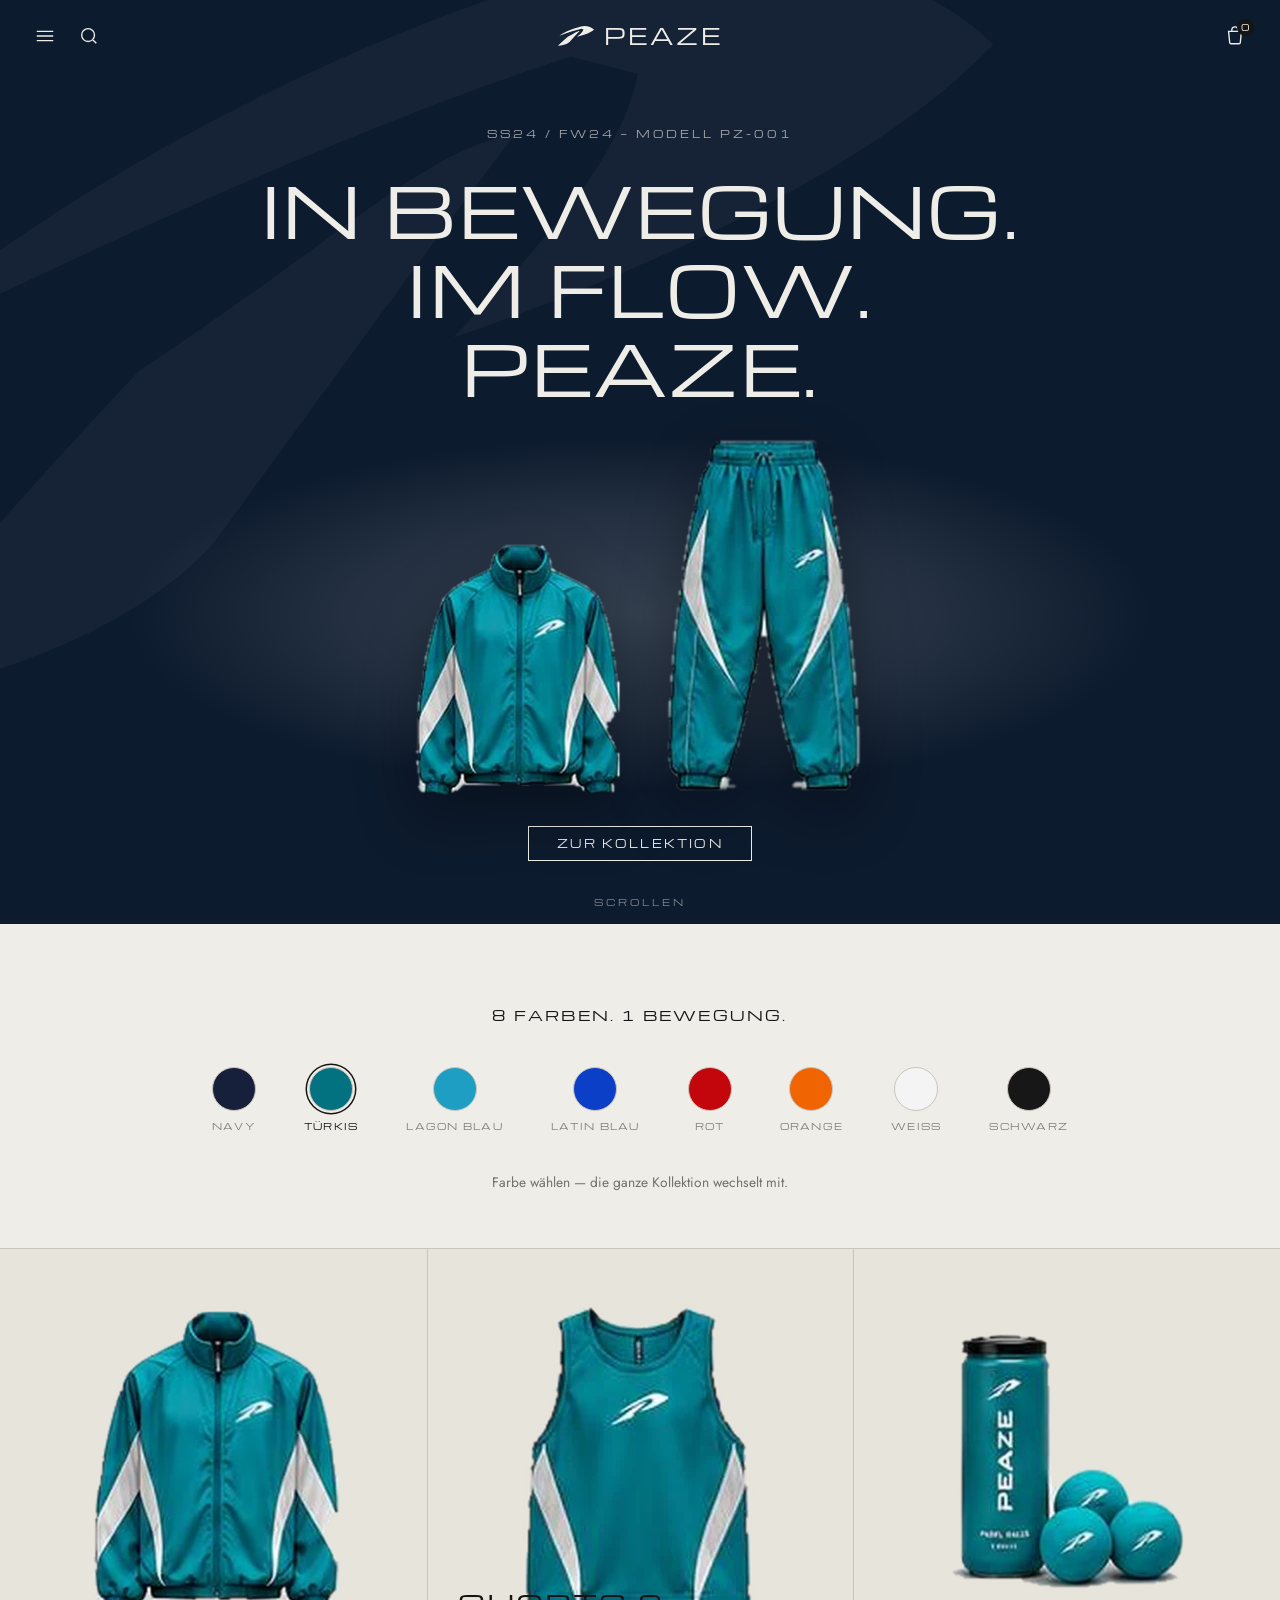
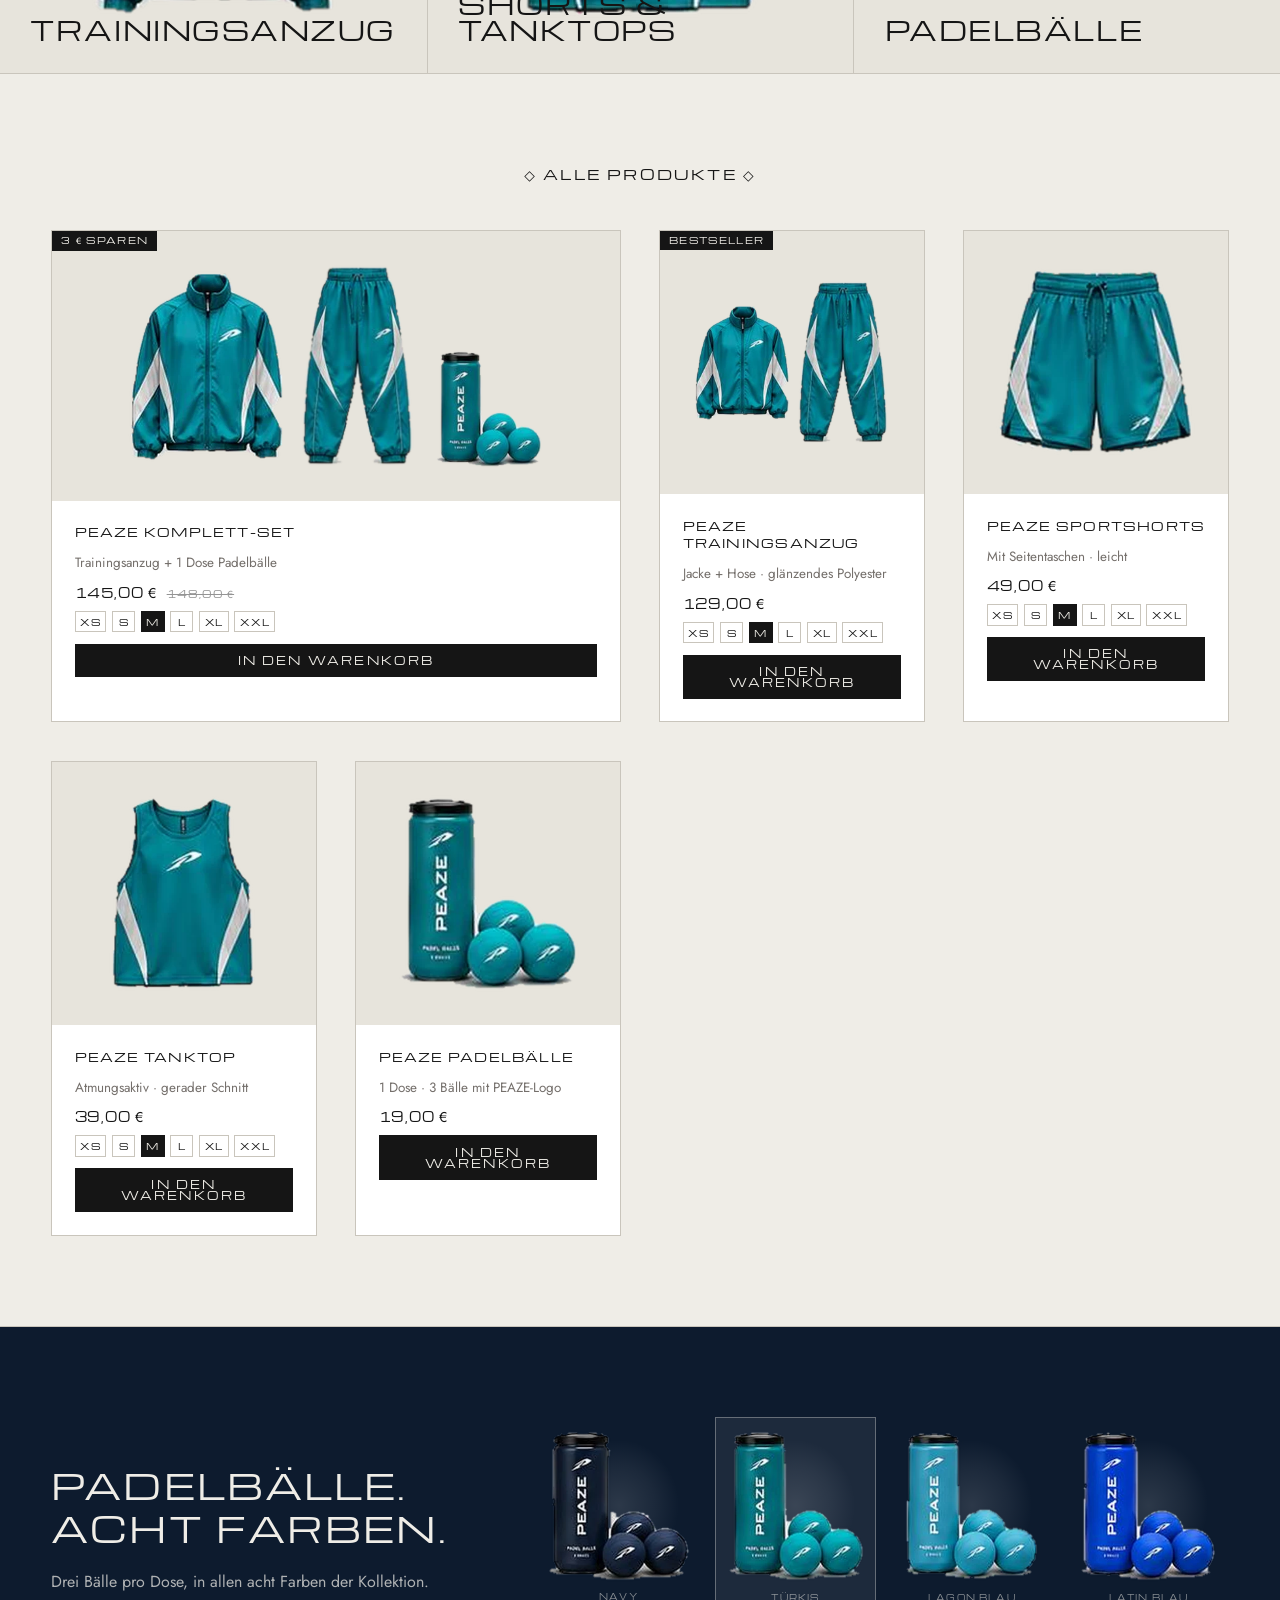
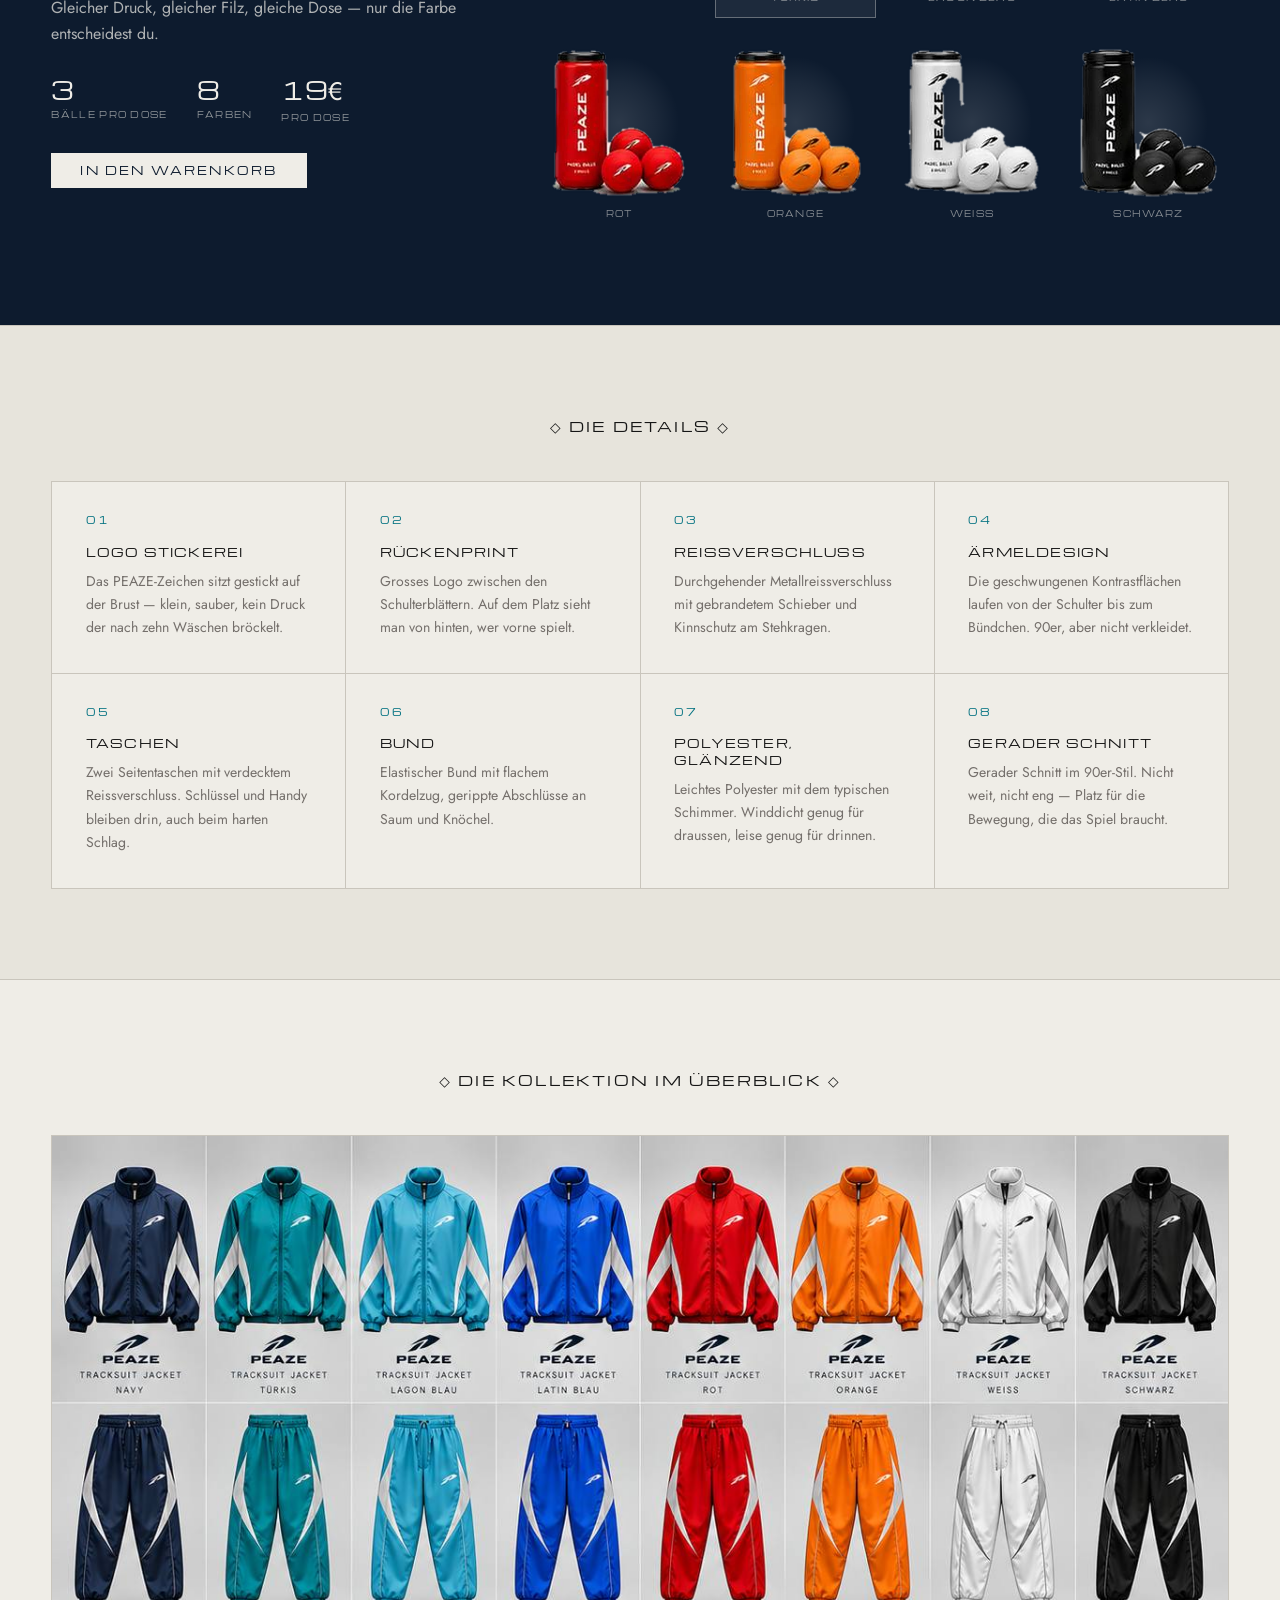
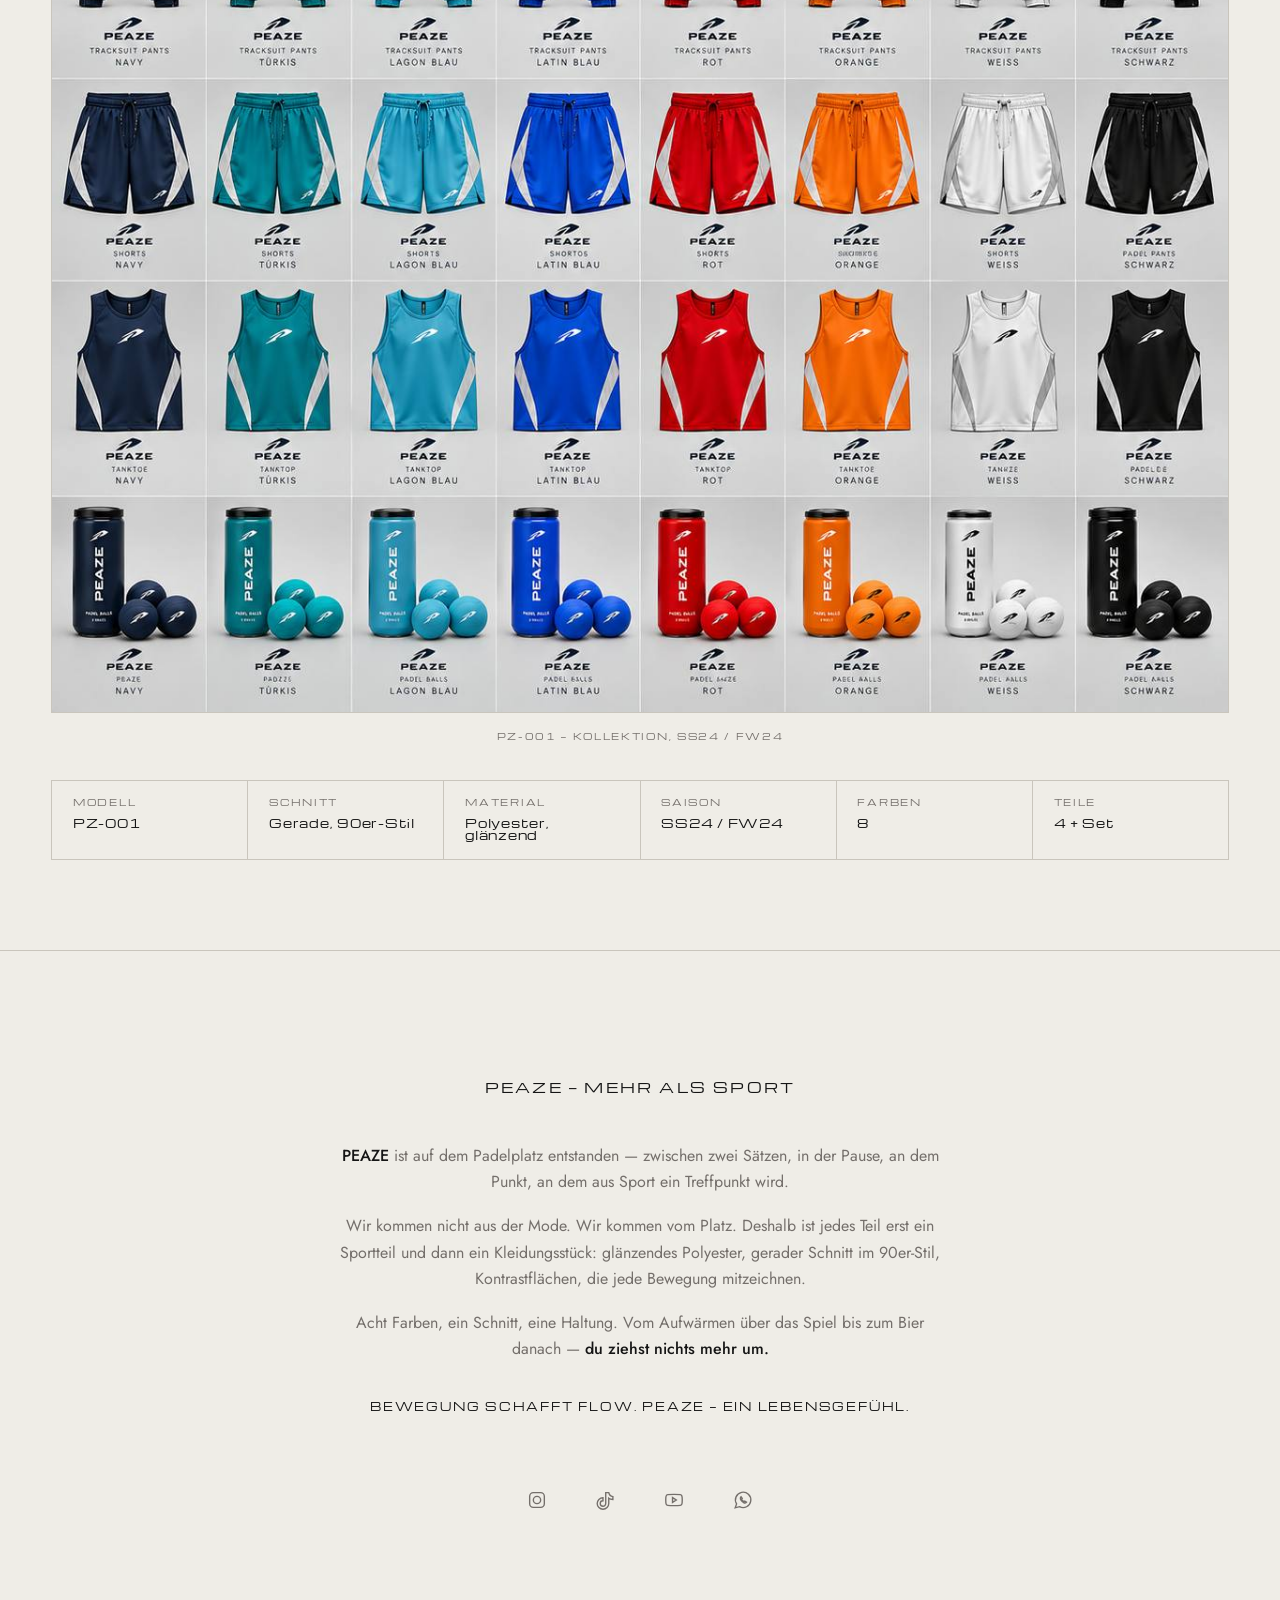
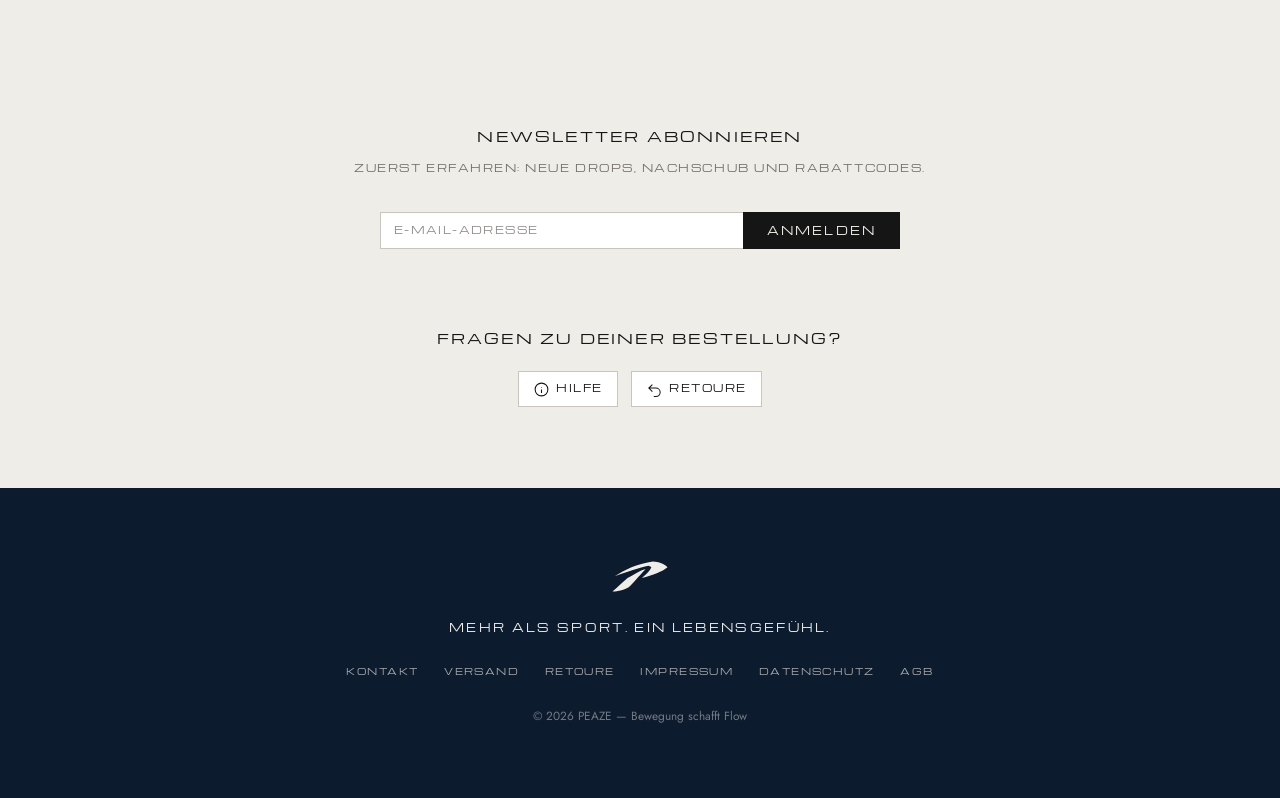
==== commit c18b0e03: "Put the site fully into German, and fix the ragged cut-out edges Every string a visitor sees is Germ" ====
--- a/peaze/index.html
+++ b/peaze/index.html
@@ -3,11 +3,11 @@
 <head>
 <meta charset="utf-8">
 <meta name="viewport" content="width=device-width, initial-scale=1">
-<title>PEAZE — Padel Tracksuits &amp; Sportswear</title>
-<meta name="description" content="PEAZE — 90s inspirierte Padel Tracksuits, Shorts, Tanktops und Padelbälle. Sechs Farben, ein Fit. Movement creates flow.">
+<title>PEAZE — Padel Trainingsanzüge &amp; Sportbekleidung</title>
+<meta name="description" content="PEAZE — Padel Trainingsanzüge, Shorts, Tanktops und Padelbälle im 90er-Stil. Acht Farben, ein Schnitt. Bewegung schafft Flow.">
 <meta name="theme-color" content="#0d1b2e">
-<meta property="og:title" content="PEAZE — Movement Creates Flow">
-<meta property="og:description" content="Die 90s inspirierte Padel Kollektion. Tracksuit, Shorts, Tanktop und Padelbälle in sechs Farben.">
+<meta property="og:title" content="PEAZE — Bewegung schafft Flow">
+<meta property="og:description" content="Die Padel Kollektion im 90er-Stil. Trainingsanzug, Shorts, Tanktop und Padelbälle in acht Farben.">
 <meta property="og:type" content="website">
 <link rel="preconnect" href="https://fonts.googleapis.com">
 <link rel="preconnect" href="https://fonts.gstatic.com" crossorigin>
@@ -70,17 +70,17 @@
   <section class="hero" id="top">
     <svg class="hero__wm" viewBox="0 0 79 45" aria-hidden="true"><use href="#mark"/></svg>
     <div class="hero__inner">
-      <p class="eyebrow">SS24 / FW24 — Style PZ-001</p>
-      <h1 class="hero__title">One Move.<br>One Flow.<br>PEAZE.</h1>
+      <p class="eyebrow">SS24 / FW24 — Modell PZ-001</p>
+      <h1 class="hero__title">In Bewegung.<br>Im Flow.<br>PEAZE.</h1>
       <div class="hero__look">
         <img class="shot" data-art="jacket" src="assets/products/jacket-navy.webp" width="294" height="362"
-             alt="PEAZE Tracksuit Jacke" fetchpriority="high" decoding="async">
-        <img class="shot" data-art="pants" src="assets/products/pants-navy.webp" width="264" height="440"
-             alt="PEAZE Tracksuit Hose" fetchpriority="high" decoding="async">
-      </div>
-      <a class="btn btn--ghost" href="#shop">Shop all</a>
-    </div>
-    <p class="hero__scroll" aria-hidden="true">Scroll</p>
+             alt="PEAZE Trainingsjacke" fetchpriority="high" decoding="async">
+        <img class="shot" data-art="pants" src="assets/products/pants-navy.webp" width="248" height="432"
+             alt="PEAZE Trainingshose" fetchpriority="high" decoding="async">
+      </div>
+      <a class="btn btn--ghost" href="#shop">Zur Kollektion</a>
+    </div>
+    <p class="hero__scroll" aria-hidden="true">Scrollen</p>
   </section>
 
   <!-- ============================= COLORWAYS ============================= -->
@@ -103,28 +103,28 @@
   <section class="tiles" aria-label="Kategorien">
     <a class="tile" href="#shop">
       <img class="shot" data-art="jacket" src="assets/products/jacket-navy.webp" width="294" height="362" alt="" loading="lazy" decoding="async">
-      <span class="tile__label">Tracksuit</span>
+      <span class="tile__label">Trainingsanzug</span>
     </a>
     <a class="tile" href="#shop">
-      <img class="shot" data-art="tank" src="assets/products/tank-navy.webp" width="266" height="326" alt="" loading="lazy" decoding="async">
-      <span class="tile__label">Shorts &amp; Tanks</span>
+      <img class="shot" data-art="tank" src="assets/products/tank-navy.webp" width="248" height="322" alt="" loading="lazy" decoding="async">
+      <span class="tile__label">Shorts &amp; Tanktops</span>
     </a>
     <a class="tile" href="#balls">
       <img class="shot" data-art="balls" src="assets/products/balls-navy.webp" width="288" height="304" alt="" loading="lazy" decoding="async">
-      <span class="tile__label">Padel Balls</span>
+      <span class="tile__label">Padelbälle</span>
     </a>
   </section>
 
   <!-- ============================= SHOP ============================= -->
   <section class="shop" id="shop" aria-labelledby="shopTitle">
-    <h2 class="label label--center" id="shopTitle">◇ Shop all ◇</h2>
+    <h2 class="label label--center" id="shopTitle">◇ Alle Produkte ◇</h2>
     <div class="grid" id="grid"></div>
   </section>
 
   <!-- ============================= PADEL BALLS ============================= -->
   <section class="balls" id="balls" aria-labelledby="ballsTitle">
     <div class="balls__intro">
-      <h2 class="label" id="ballsTitle">Padel Balls.<br>Acht Farben.</h2>
+      <h2 class="label" id="ballsTitle">Padelbälle.<br>Acht Farben.</h2>
       <p class="balls__lead">Drei Bälle pro Dose, in allen acht Farben der Kollektion. Gleicher Druck,
         gleicher Filz, gleiche Dose — nur die Farbe entscheidest du.</p>
       <ul class="balls__facts">
@@ -135,14 +135,14 @@
       <button class="btn btn--solid" type="button" data-add="balls">In den Warenkorb</button>
     </div>
     <ul class="balls__wall">
-      <li><button class="ballpick" type="button" data-way="navy" aria-label="Farbe Navy wählen"><img src="assets/products/balls-navy.webp" width="288" height="304" alt="PEAZE Padel Balls Navy" loading="lazy" decoding="async"><span>Navy</span></button></li>
-      <li><button class="ballpick" type="button" data-way="tuerkis" aria-label="Farbe Türkis wählen"><img src="assets/products/balls-tuerkis.webp" width="288" height="304" alt="PEAZE Padel Balls Türkis" loading="lazy" decoding="async"><span>Türkis</span></button></li>
-      <li><button class="ballpick" type="button" data-way="lagon" aria-label="Farbe Lagon Blau wählen"><img src="assets/products/balls-lagon.webp" width="288" height="304" alt="PEAZE Padel Balls Lagon Blau" loading="lazy" decoding="async"><span>Lagon Blau</span></button></li>
-      <li><button class="ballpick" type="button" data-way="latin" aria-label="Farbe Latin Blau wählen"><img src="assets/products/balls-latin.webp" width="288" height="304" alt="PEAZE Padel Balls Latin Blau" loading="lazy" decoding="async"><span>Latin Blau</span></button></li>
-      <li><button class="ballpick" type="button" data-way="rot" aria-label="Farbe Rot wählen"><img src="assets/products/balls-rot.webp" width="288" height="304" alt="PEAZE Padel Balls Rot" loading="lazy" decoding="async"><span>Rot</span></button></li>
-      <li><button class="ballpick" type="button" data-way="orange" aria-label="Farbe Orange wählen"><img src="assets/products/balls-orange.webp" width="288" height="304" alt="PEAZE Padel Balls Orange" loading="lazy" decoding="async"><span>Orange</span></button></li>
-      <li><button class="ballpick" type="button" data-way="weiss" aria-label="Farbe Weiss wählen"><img src="assets/products/balls-weiss.webp" width="288" height="304" alt="PEAZE Padel Balls Weiss" loading="lazy" decoding="async"><span>Weiss</span></button></li>
-      <li><button class="ballpick" type="button" data-way="schwarz" aria-label="Farbe Schwarz wählen"><img src="assets/products/balls-schwarz.webp" width="288" height="304" alt="PEAZE Padel Balls Schwarz" loading="lazy" decoding="async"><span>Schwarz</span></button></li>
+      <li><button class="ballpick" type="button" data-way="navy" aria-label="Farbe Navy wählen"><img src="assets/products/balls-navy.webp" width="288" height="304" alt="PEAZE Padelbälle Navy" loading="lazy" decoding="async"><span>Navy</span></button></li>
+      <li><button class="ballpick" type="button" data-way="tuerkis" aria-label="Farbe Türkis wählen"><img src="assets/products/balls-tuerkis.webp" width="288" height="304" alt="PEAZE Padelbälle Türkis" loading="lazy" decoding="async"><span>Türkis</span></button></li>
+      <li><button class="ballpick" type="button" data-way="lagon" aria-label="Farbe Lagon Blau wählen"><img src="assets/products/balls-lagon.webp" width="288" height="304" alt="PEAZE Padelbälle Lagon Blau" loading="lazy" decoding="async"><span>Lagon Blau</span></button></li>
+      <li><button class="ballpick" type="button" data-way="latin" aria-label="Farbe Latin Blau wählen"><img src="assets/products/balls-latin.webp" width="288" height="304" alt="PEAZE Padelbälle Latin Blau" loading="lazy" decoding="async"><span>Latin Blau</span></button></li>
+      <li><button class="ballpick" type="button" data-way="rot" aria-label="Farbe Rot wählen"><img src="assets/products/balls-rot.webp" width="288" height="304" alt="PEAZE Padelbälle Rot" loading="lazy" decoding="async"><span>Rot</span></button></li>
+      <li><button class="ballpick" type="button" data-way="orange" aria-label="Farbe Orange wählen"><img src="assets/products/balls-orange.webp" width="288" height="304" alt="PEAZE Padelbälle Orange" loading="lazy" decoding="async"><span>Orange</span></button></li>
+      <li><button class="ballpick" type="button" data-way="weiss" aria-label="Farbe Weiss wählen"><img src="assets/products/balls-weiss.webp" width="288" height="304" alt="PEAZE Padelbälle Weiss" loading="lazy" decoding="async"><span>Weiss</span></button></li>
+      <li><button class="ballpick" type="button" data-way="schwarz" aria-label="Farbe Schwarz wählen"><img src="assets/products/balls-schwarz.webp" width="288" height="304" alt="PEAZE Padelbälle Schwarz" loading="lazy" decoding="async"><span>Schwarz</span></button></li>
     </ul>
   </section>
 
@@ -151,13 +151,13 @@
     <h2 class="label label--center" id="detTitle">◇ Die Details ◇</h2>
     <ul class="details__grid">
       <li><b>01</b><h3>Logo Stickerei</h3><p>Das PEAZE-Zeichen sitzt gestickt auf der Brust — klein, sauber, kein Druck der nach zehn Wäschen bröckelt.</p></li>
-      <li><b>02</b><h3>Back Print</h3><p>Grosses Logo zwischen den Schulterblättern. Auf dem Court sieht man von hinten, wer vorne spielt.</p></li>
-      <li><b>03</b><h3>Zipper Detail</h3><p>Durchgehender Metallreissverschluss mit gebrandetem Zipper-Pull und Kinnschutz am Stehkragen.</p></li>
-      <li><b>04</b><h3>Ärmel Design</h3><p>Die geschwungenen Kontrastpanels laufen von der Schulter bis zum Bündchen. 90s, aber nicht verkleidet.</p></li>
-      <li><b>05</b><h3>Taschen Detail</h3><p>Zwei Seitentaschen mit verdecktem Reissverschluss. Schlüssel und Handy bleiben drin, auch beim Smash.</p></li>
-      <li><b>06</b><h3>Bund Detail</h3><p>Elastischer Bund mit flachem Kordelzug, gerippte Abschlüsse an Saum und Knöchel.</p></li>
-      <li><b>07</b><h3>Polyester, glänzend</h3><p>Leichtes Shell-Polyester mit dem typischen Schimmer. Winddicht genug für draussen, leise genug für drinnen.</p></li>
-      <li><b>08</b><h3>Regular Fit</h3><p>Gerader 90s-Schnitt. Nicht oversized, nicht eng — Platz für die Bewegung, die das Spiel braucht.</p></li>
+      <li><b>02</b><h3>Rückenprint</h3><p>Grosses Logo zwischen den Schulterblättern. Auf dem Platz sieht man von hinten, wer vorne spielt.</p></li>
+      <li><b>03</b><h3>Reissverschluss</h3><p>Durchgehender Metallreissverschluss mit gebrandetem Schieber und Kinnschutz am Stehkragen.</p></li>
+      <li><b>04</b><h3>Ärmeldesign</h3><p>Die geschwungenen Kontrastflächen laufen von der Schulter bis zum Bündchen. 90er, aber nicht verkleidet.</p></li>
+      <li><b>05</b><h3>Taschen</h3><p>Zwei Seitentaschen mit verdecktem Reissverschluss. Schlüssel und Handy bleiben drin, auch beim harten Schlag.</p></li>
+      <li><b>06</b><h3>Bund</h3><p>Elastischer Bund mit flachem Kordelzug, gerippte Abschlüsse an Saum und Knöchel.</p></li>
+      <li><b>07</b><h3>Polyester, glänzend</h3><p>Leichtes Polyester mit dem typischen Schimmer. Winddicht genug für draussen, leise genug für drinnen.</p></li>
+      <li><b>08</b><h3>Gerader Schnitt</h3><p>Gerader Schnitt im 90er-Stil. Nicht weit, nicht eng — Platz für die Bewegung, die das Spiel braucht.</p></li>
     </ul>
   </section>
 
@@ -166,13 +166,13 @@
     <h2 class="label label--center" id="specTitle">◇ Die Kollektion im Überblick ◇</h2>
     <figure class="spec__fig">
       <img src="assets/collection.jpg" alt="Die komplette PEAZE Kollektion: Tracksuit Jacke, Hose, Shorts, Tanktop und Padelbälle in acht Farben" width="1254" height="1254" loading="lazy" decoding="async">
-      <figcaption>PZ-001 — Apparel Collection, SS24 / FW24</figcaption>
+      <figcaption>PZ-001 — Kollektion, SS24 / FW24</figcaption>
     </figure>
     <dl class="spec__meta">
-      <div><dt>Style</dt><dd>PZ-001</dd></div>
-      <div><dt>Fit</dt><dd>Regular (90s inspired)</dd></div>
-      <div><dt>Fabric</dt><dd>Polyester, shiny</dd></div>
-      <div><dt>Season</dt><dd>SS24 / FW24</dd></div>
+      <div><dt>Modell</dt><dd>PZ-001</dd></div>
+      <div><dt>Schnitt</dt><dd>Gerade, 90er-Stil</dd></div>
+      <div><dt>Material</dt><dd>Polyester, glänzend</dd></div>
+      <div><dt>Saison</dt><dd>SS24 / FW24</dd></div>
       <div><dt>Farben</dt><dd>8</dd></div>
       <div><dt>Teile</dt><dd>4 + Set</dd></div>
     </dl>
@@ -180,12 +180,12 @@
 
   <!-- ============================= STORY ============================= -->
   <section class="story" id="ueber" aria-labelledby="storyTitle">
-    <h2 class="label label--center" id="storyTitle">PEAZE — More than sport</h2>
+    <h2 class="label label--center" id="storyTitle">PEAZE — Mehr als Sport</h2>
     <div class="story__copy">
-      <p><b>PEAZE</b> ist auf dem Padel Court entstanden — zwischen zwei Sätzen, in der Pause, an dem Punkt, an dem aus Sport ein Treffpunkt wird.</p>
-      <p>Wir kommen nicht aus der Mode. Wir kommen vom Platz. Deshalb ist jedes Teil erst ein Sportteil und dann ein Kleidungsstück: glänzendes Shell-Polyester, gerader 90s-Schnitt, Kontrastpanels, die jede Bewegung mitzeichnen.</p>
-      <p>Sechs Farben, ein Fit, eine Haltung. Vom Aufwärmen über das Match bis zum Bier danach — <b>du ziehst nichts mehr um.</b></p>
-      <p class="story__claim">Movement creates flow. PEAZE — it's a lifestyle.</p>
+      <p><b>PEAZE</b> ist auf dem Padelplatz entstanden — zwischen zwei Sätzen, in der Pause, an dem Punkt, an dem aus Sport ein Treffpunkt wird.</p>
+      <p>Wir kommen nicht aus der Mode. Wir kommen vom Platz. Deshalb ist jedes Teil erst ein Sportteil und dann ein Kleidungsstück: glänzendes Polyester, gerader Schnitt im 90er-Stil, Kontrastflächen, die jede Bewegung mitzeichnen.</p>
+      <p>Acht Farben, ein Schnitt, eine Haltung. Vom Aufwärmen über das Spiel bis zum Bier danach — <b>du ziehst nichts mehr um.</b></p>
+      <p class="story__claim">Bewegung schafft Flow. PEAZE — ein Lebensgefühl.</p>
     </div>
     <ul class="socials" aria-label="PEAZE auf Social Media">
       <li><a href="#" aria-label="PEAZE auf Instagram"><svg class="ico" aria-hidden="true"><use href="#i-ig"/></svg></a></li>
@@ -197,12 +197,12 @@
 
   <!-- ============================= NEWSLETTER ============================= -->
   <section class="news" aria-labelledby="newsTitle">
-    <h2 class="label label--center" id="newsTitle">Sign up to our newsletter</h2>
-    <p class="news__sub">Early Access, Restocks &amp; Drop-Codes zuerst.</p>
+    <h2 class="label label--center" id="newsTitle">Newsletter abonnieren</h2>
+    <p class="news__sub">Zuerst erfahren: neue Drops, Nachschub und Rabattcodes.</p>
     <form class="news__form" id="newsForm" novalidate>
       <label class="vh" for="newsMail">E-Mail-Adresse</label>
       <input id="newsMail" name="email" type="email" inputmode="email" autocomplete="email" required placeholder="E-MAIL-ADRESSE">
-      <button class="btn btn--solid" type="submit">Subscribe</button>
+      <button class="btn btn--solid" type="submit">Anmelden</button>
       <p class="news__msg" id="newsMsg" role="status" aria-live="polite"></p>
     </form>
   </section>
@@ -211,7 +211,7 @@
   <section class="support" aria-labelledby="supTitle">
     <h2 class="label label--center" id="supTitle">Fragen zu deiner Bestellung?</h2>
     <div class="support__row">
-      <a class="pill" href="#kontakt"><svg class="ico" aria-hidden="true"><use href="#i-info"/></svg>Support</a>
+      <a class="pill" href="#kontakt"><svg class="ico" aria-hidden="true"><use href="#i-info"/></svg>Hilfe</a>
       <a class="pill" href="#kontakt"><svg class="ico" aria-hidden="true"><use href="#i-return"/></svg>Retoure</a>
     </div>
   </section>
@@ -220,7 +220,7 @@
 <!-- ============================= FOOTER ============================= -->
 <footer class="foot" id="kontakt">
   <svg class="foot__mark" viewBox="0 0 79 45" aria-hidden="true"><use href="#mark"/></svg>
-  <p class="foot__claim">More than sport. It's a lifestyle.</p>
+  <p class="foot__claim">Mehr als Sport. Ein Lebensgefühl.</p>
   <nav class="foot__nav" aria-label="Rechtliches und Service">
     <a href="#kontakt">Kontakt</a>
     <a href="#kontakt">Versand</a>
@@ -229,7 +229,7 @@
     <a href="#kontakt">Datenschutz</a>
     <a href="#kontakt">AGB</a>
   </nav>
-  <p class="foot__fine">© <span id="year">2026</span> PEAZE — Movement Creates Flow</p>
+  <p class="foot__fine">© <span id="year">2026</span> PEAZE — Bewegung schafft Flow</p>
 </footer>
 
 <!-- ============================= NAV DRAWER ============================= -->
@@ -243,17 +243,17 @@
         </button>
       </div>
       <ul class="drawer__nav">
-        <li><a href="#top">Home</a></li>
-        <li><a href="#shop">New Drop</a></li>
-        <li><a href="#shop">Tracksuit</a></li>
-        <li><a href="#shop">Shorts &amp; Tanks</a></li>
-        <li><a href="#balls">Padel Balls</a></li>
-        <li><a href="#shop">Complete Set</a></li>
+        <li><a href="#top">Start</a></li>
+        <li><a href="#shop">Neu</a></li>
+        <li><a href="#shop">Trainingsanzug</a></li>
+        <li><a href="#shop">Shorts &amp; Tanktops</a></li>
+        <li><a href="#balls">Padelbälle</a></li>
+        <li><a href="#shop">Komplett-Set</a></li>
         <li><a href="#farben">Farben</a></li>
         <li><a href="#ueber">Über PEAZE</a></li>
         <li><a href="#kontakt">Kontakt</a></li>
       </ul>
-      <p class="drawer__foot">PEAZE — Movement Creates Flow</p>
+      <p class="drawer__foot">PEAZE — Bewegung schafft Flow</p>
     </nav>
   </div>
 </div>
@@ -271,7 +271,7 @@
       <div class="cart" id="cartBody"></div>
       <div class="cart__foot" id="cartFoot" hidden>
         <div class="cart__sum"><span>Zwischensumme</span><b id="cartTotal">0,00 €</b></div>
-        <p class="cart__note">Versand wird im Checkout berechnet.</p>
+        <p class="cart__note">Versandkosten werden im Bestellvorgang berechnet.</p>
         <button class="btn btn--solid btn--block" id="checkout">Zur Kasse</button>
       </div>
     </aside>
--- a/peaze/styles.css
+++ b/peaze/styles.css
@@ -187,7 +187,21 @@
   display:flex;justify-content:center;align-items:flex-end;gap:clamp(.5rem,3vw,2.5rem);
   width:100%;
 }
-.hero__look .shot{width:clamp(104px,20vw,210px);height:auto;filter:drop-shadow(0 18px 34px rgb(0 0 0/.45))}
+/* The catalogue photos carry a studio rim light, which reads as a halo on a
+   dark ground. A soft light pool behind them puts that highlight back in a
+   context where it makes sense. */
+.hero__look{position:relative;isolation:isolate}
+.hero__look::before{
+  content:"";position:absolute;z-index:-1;
+  inset:-6% -4% -10%;
+  background:radial-gradient(60% 58% at 50% 48%,
+    rgb(255 255 255/.17) 0%, rgb(255 255 255/.09) 42%, transparent 72%);
+  pointer-events:none;
+}
+.hero__look .shot{
+  width:clamp(104px,20vw,210px);height:auto;
+  filter:drop-shadow(0 22px 30px rgb(0 0 0/.38));
+}
 .hero__scroll{
   position:absolute;inset-block-end:1.1rem;inset-inline:0;margin:0;
   font:400 .54rem/1 var(--f-display);letter-spacing:.34em;text-transform:uppercase;opacity:.5;
@@ -358,6 +372,13 @@
 .ballpick img{
   width:100%;height:auto;max-width:150px;
   transition:scale .35s cubic-bezier(.2,.7,.3,1);
+}
+.ballpick{position:relative;isolation:isolate}
+.ballpick::before{
+  content:"";position:absolute;z-index:-1;inset:4% 6% 16%;
+  background:radial-gradient(58% 56% at 50% 50%,
+    rgb(255 255 255/.13) 0%, rgb(255 255 255/.06) 45%, transparent 74%);
+  pointer-events:none;
 }
 .ballpick span{
   font:400 .52rem/1 var(--f-display);letter-spacing:.14em;text-transform:uppercase;
